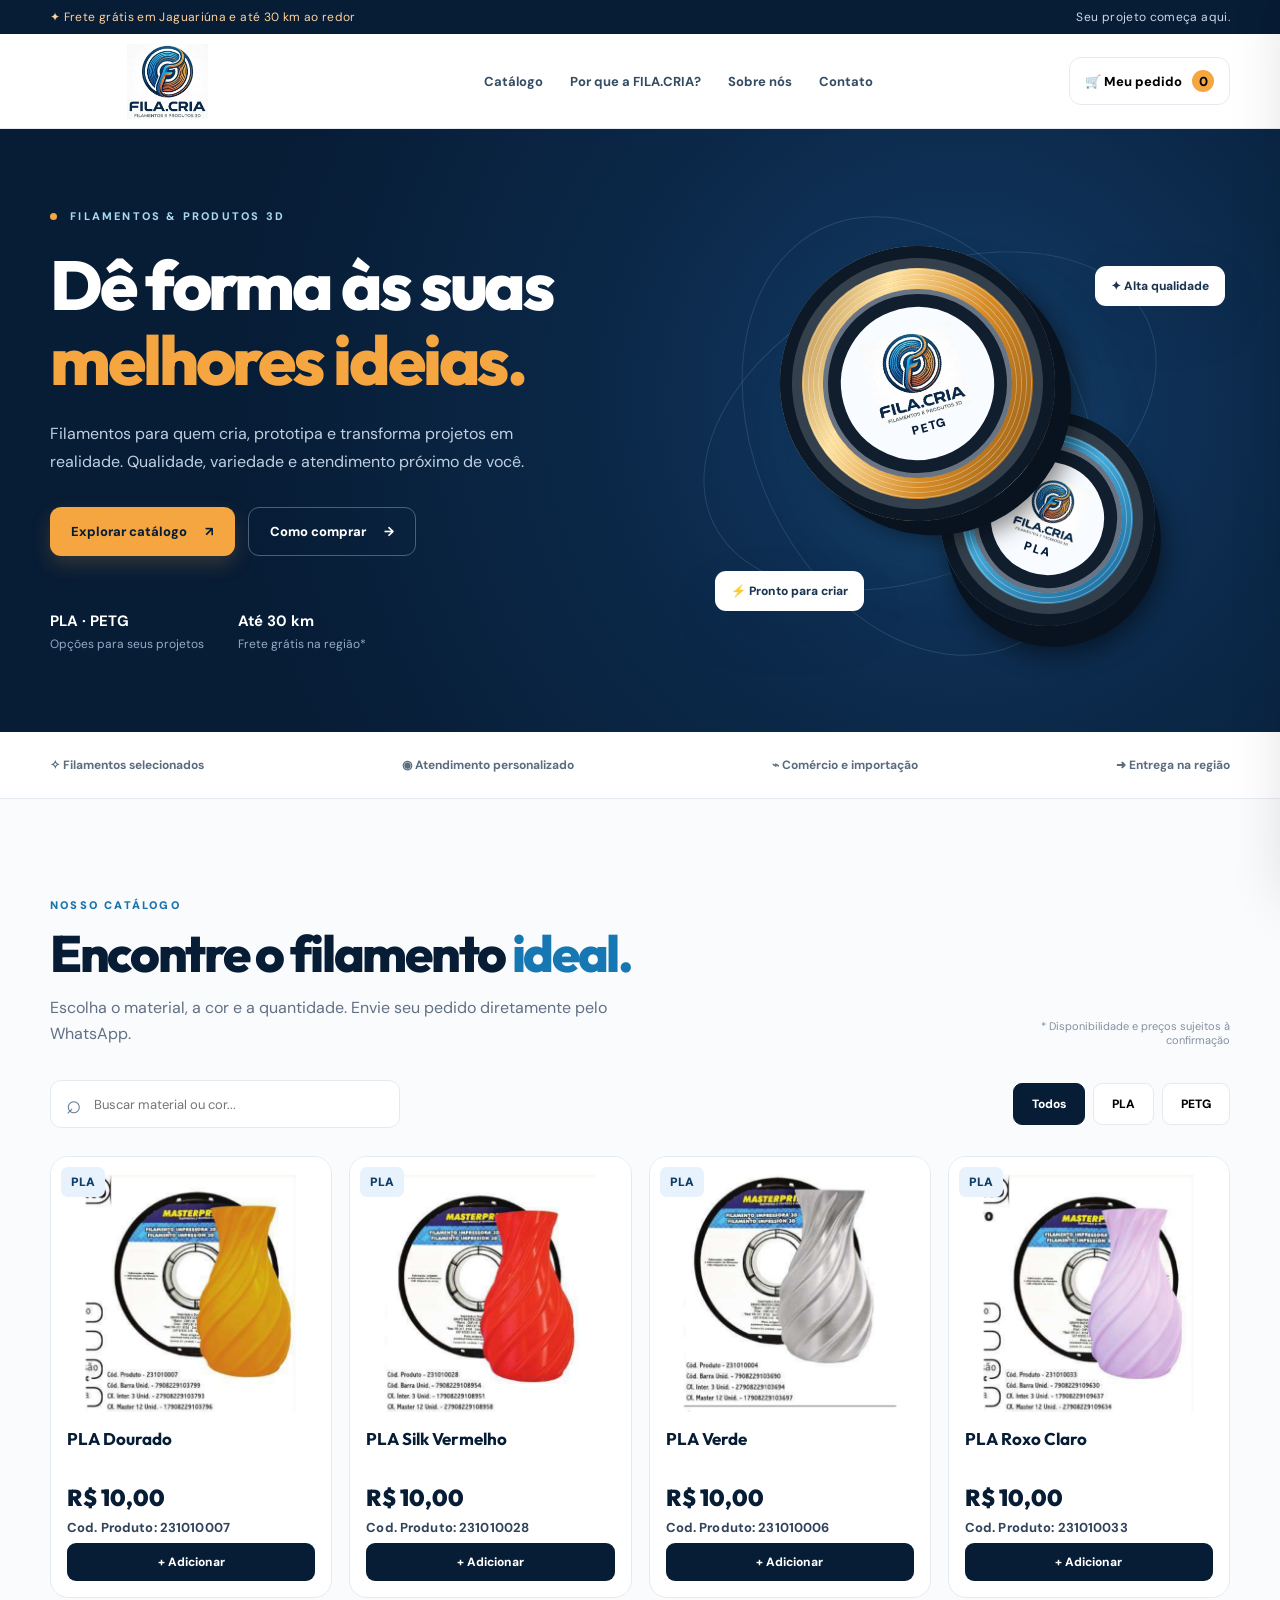
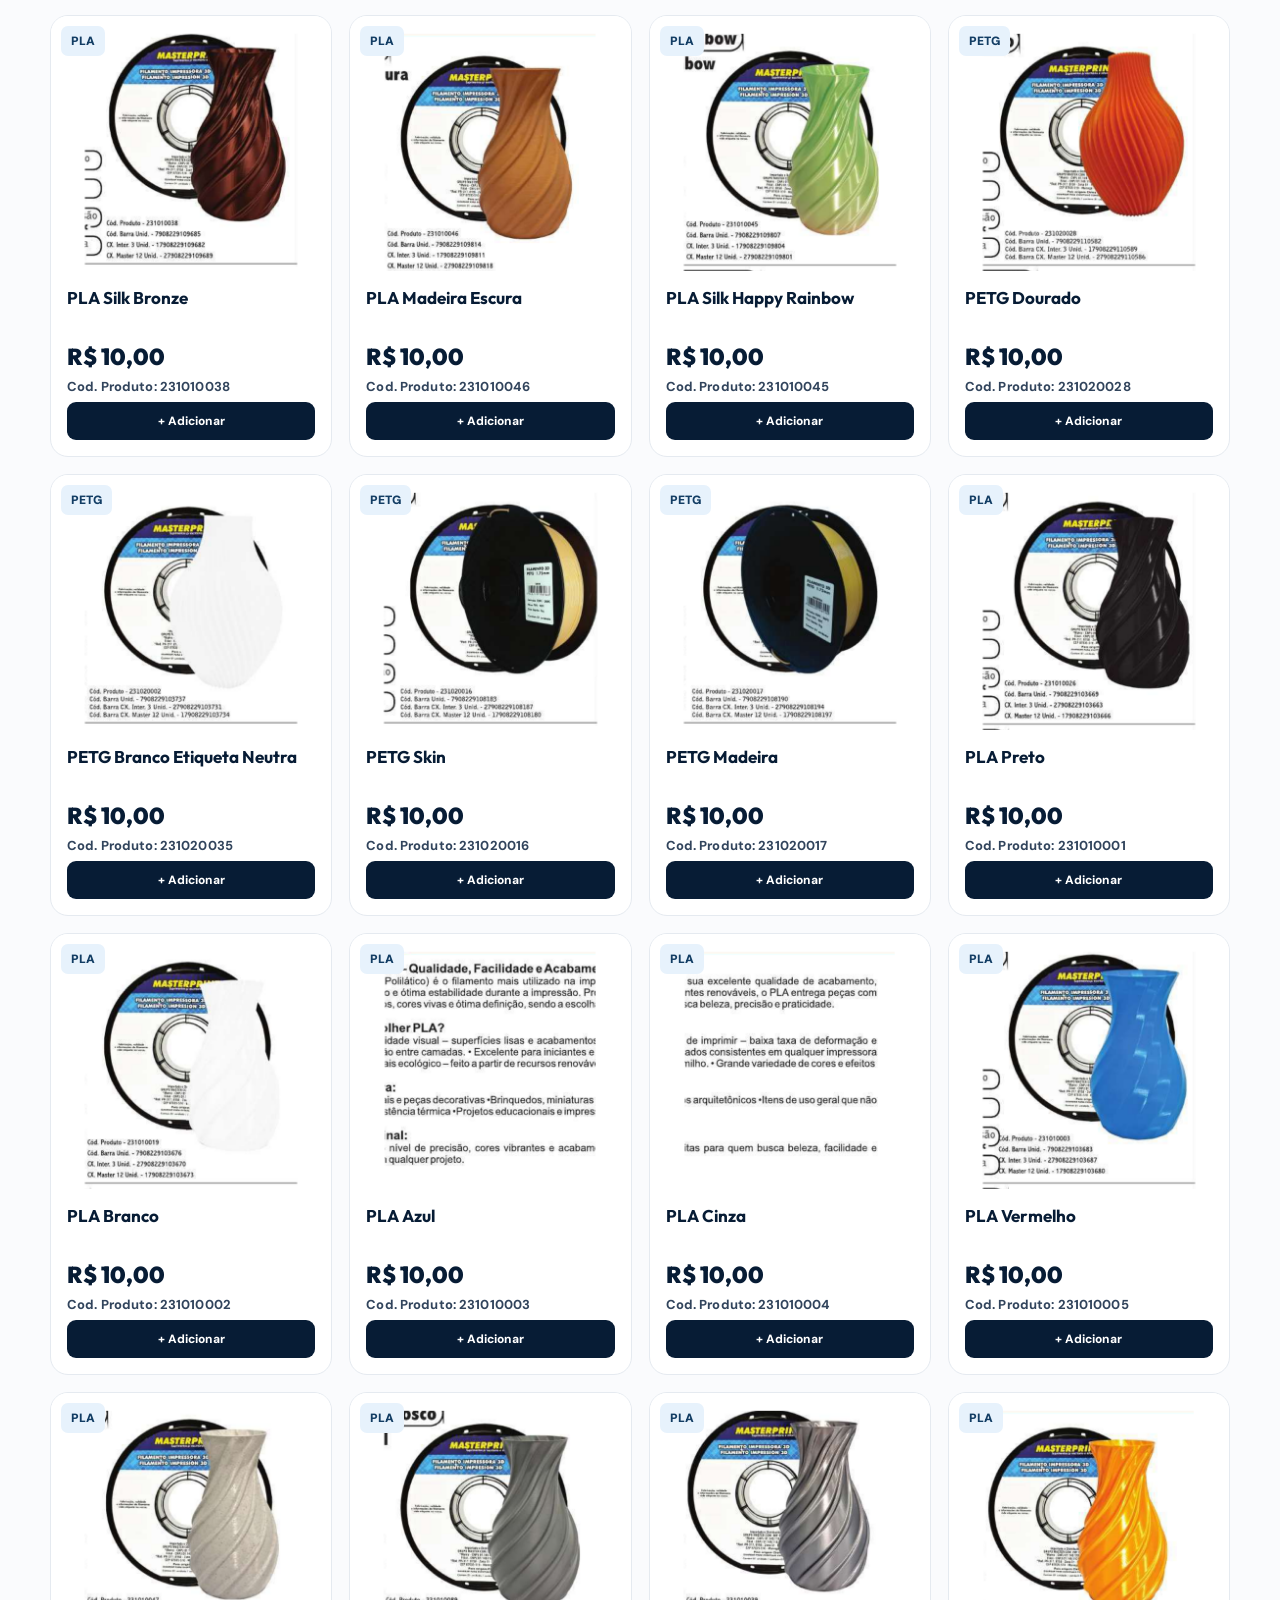
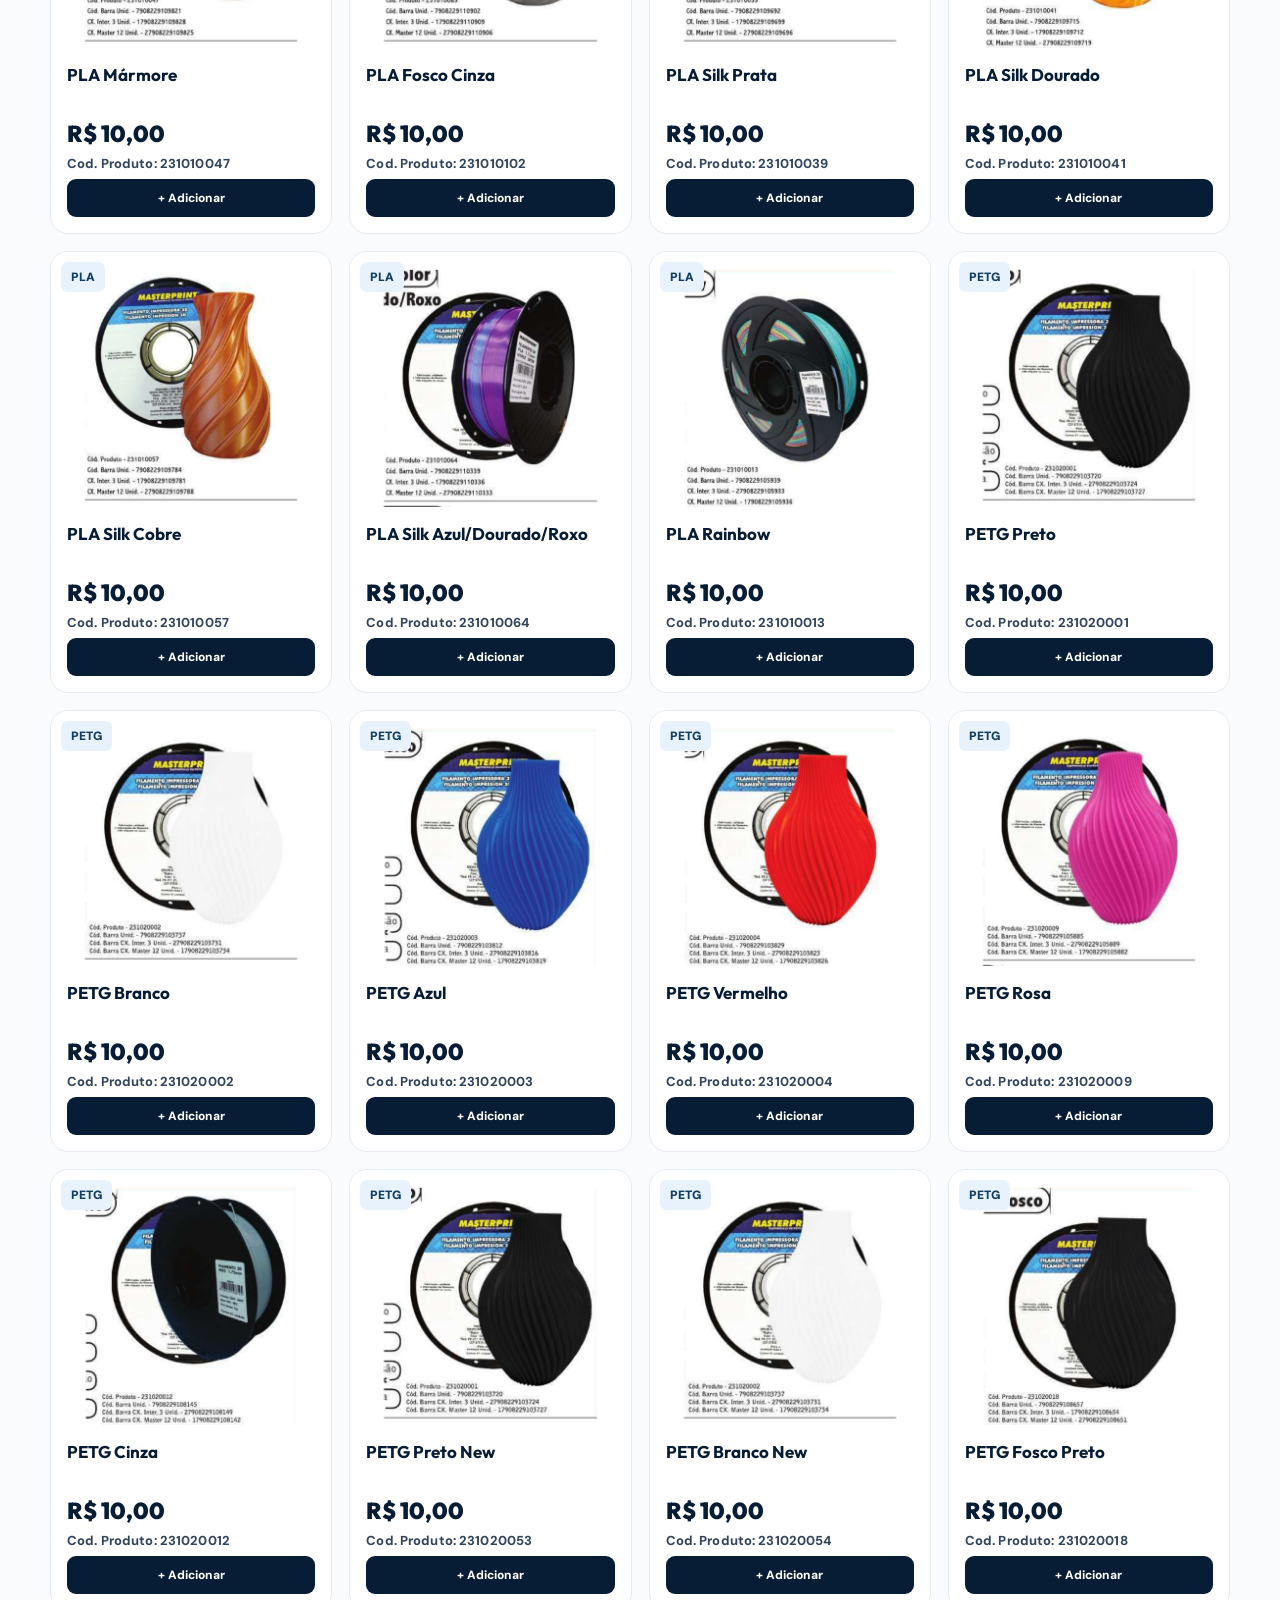
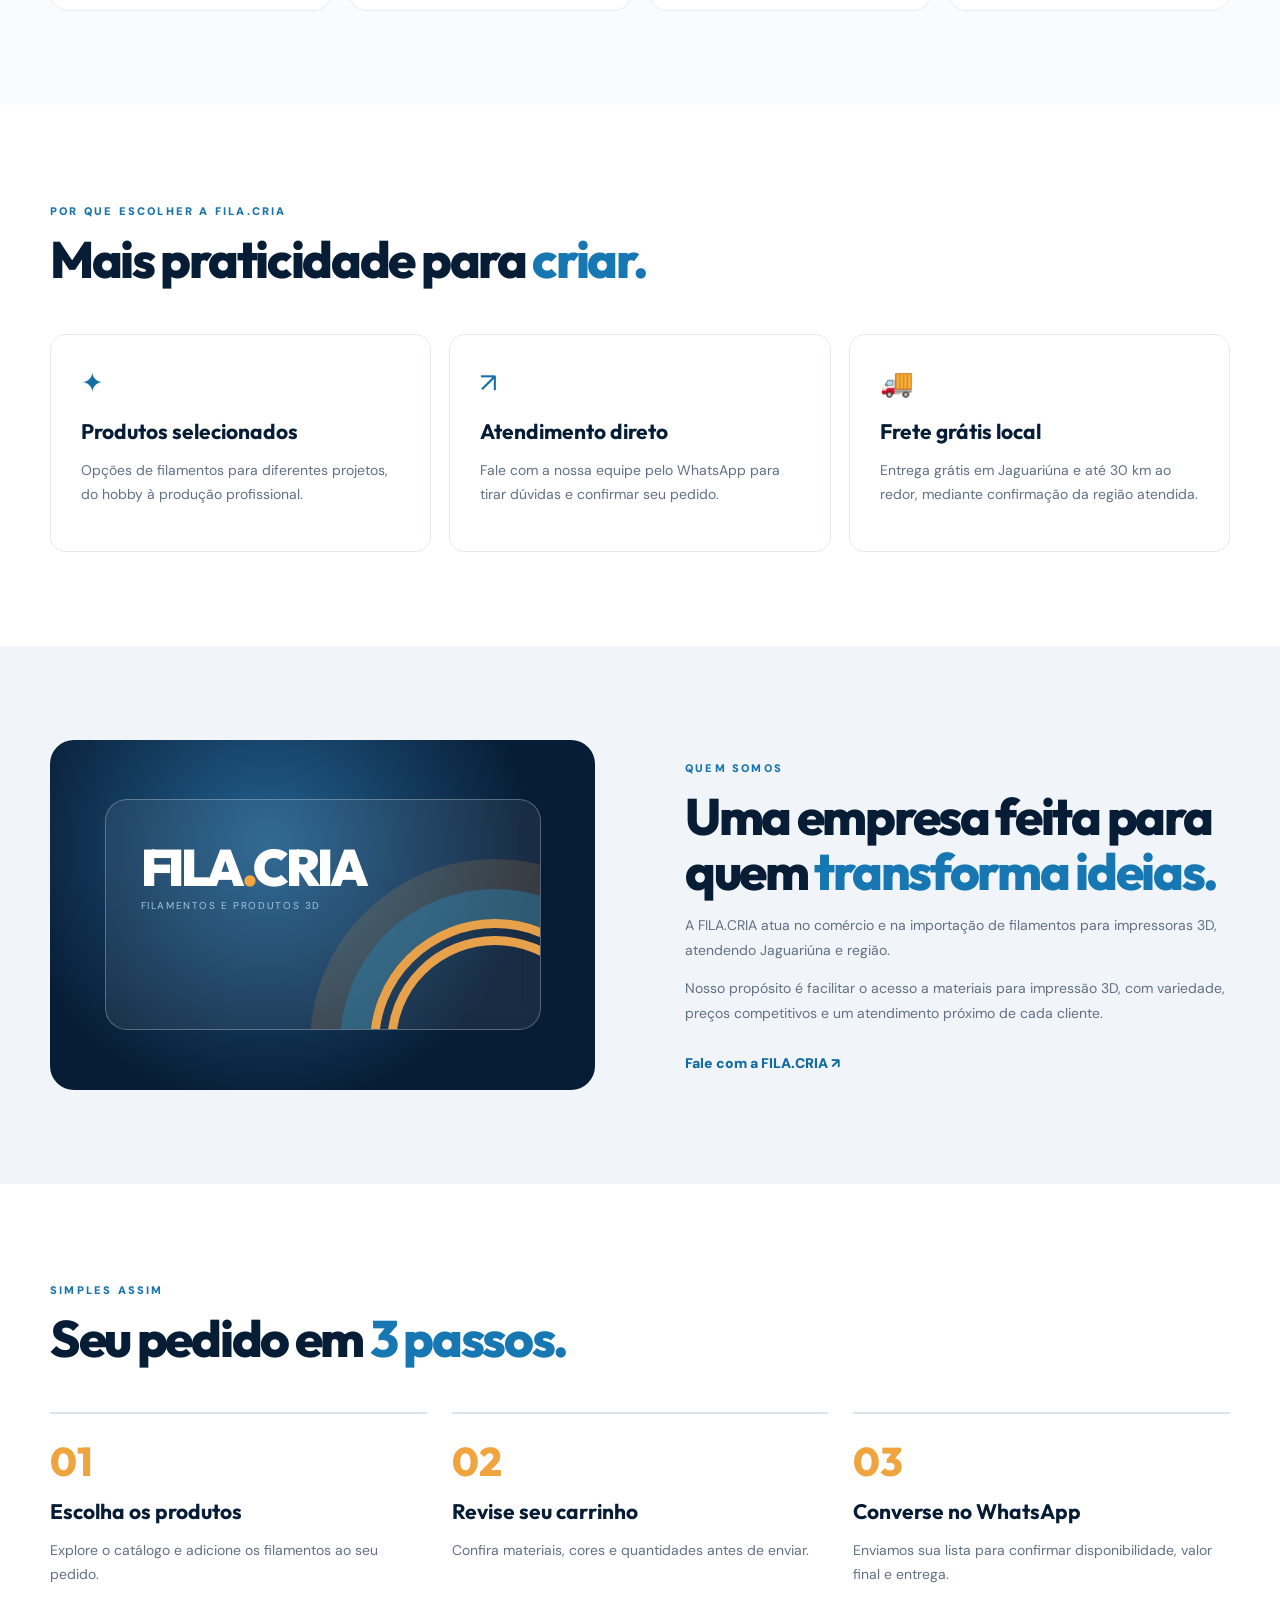
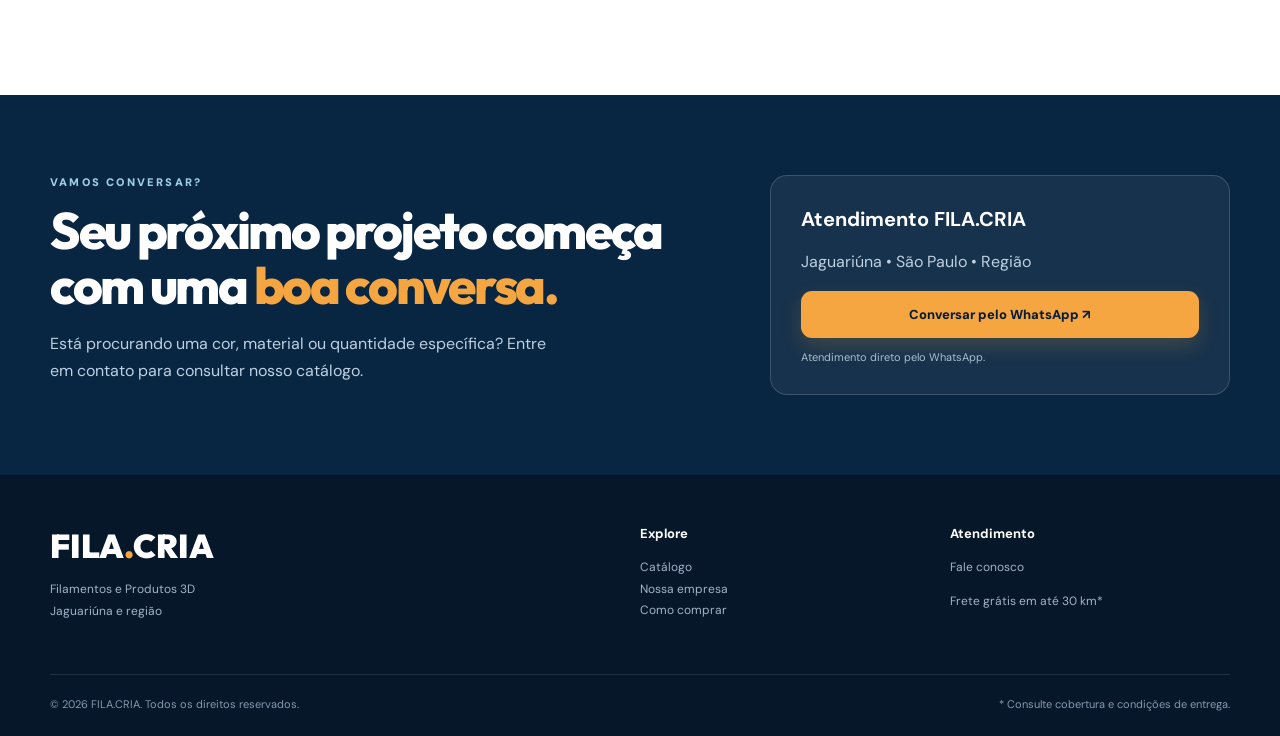
==== index.html @ d0fa4589 "init" ====
<!doctype html>
<html lang="pt-BR">
<head>
  <meta charset="UTF-8" />
  <meta name="viewport" content="width=device-width,initial-scale=1" />
  <meta name="theme-color" content="#071c35" />
  <meta name="description" content="FILA.CRIA: comércio e importação de filamentos para impressão 3D em Jaguariúna e região. Frete grátis em até 30 km. Conheça nosso catálogo e peça pelo WhatsApp." />
  <title>FILA.CRIA | Filamentos e Produtos 3D</title>
  <link rel="icon" href="assets/favicon.svg" type="image/svg+xml" />
  <link rel="stylesheet" href="styles.css" />
  <script defer src="config.js"></script>
  <script defer src="script.js"></script>
</head>
<body>
  <div class="topline"><span>✦ Frete grátis em Jaguariúna e até 30 km ao redor</span><span>Seu projeto começa aqui.</span></div>
  <header class="site-header" id="inicio"><div class="container nav">
    <a class="brand" href="#inicio" aria-label="FILA.CRIA, início"><img src="assets/logo-nitido.png" alt="Logotipo FILA.CRIA, Filamentos e Produtos 3D" /></a>
    <nav aria-label="Navegação principal"><a href="#catalogo">Catálogo</a><a href="#vantagens">Por que a FILA.CRIA?</a><a href="#sobre">Sobre nós</a><a href="#contato">Contato</a></nav>
    <button class="cart-btn" id="open-cart" aria-label="Abrir carrinho"><span aria-hidden="true">🛒</span> Meu pedido <span class="cart-count" id="cart-count">0</span></button>
  </div></header>
  <main>
    <section class="hero"><div class="container hero-grid">
      <div class="hero-copy"><span class="eyebrow"><span class="pulse"></span> FILAMENTOS & PRODUTOS 3D</span><h1>Dê forma às suas <em>melhores ideias.</em></h1><p>Filamentos para quem cria, prototipa e transforma projetos em realidade. Qualidade, variedade e atendimento próximo de você.</p>
      <div class="hero-actions"><a class="button primary" href="#catalogo">Explorar catálogo <span>↗</span></a><a class="button ghost" href="#como-comprar">Como comprar <span>→</span></a></div>
      <div class="hero-stats"><div><strong>PLA · PETG</strong><small>Opções para seus projetos</small></div><div><strong>Até 30 km</strong><small>Frete grátis na região*</small></div></div></div>
      <div class="hero-art" aria-label="Ilustração de rolos de filamento 3D"><div class="art-glow"></div><div class="orbit orbit-a"></div><div class="orbit orbit-b"></div><div class="spool spool-gold"><div class="spool-inner"><img class="spool-logo" src="assets/logo-nitido.png" alt="FILA.CRIA" /><small>PETG</small></div></div><div class="spool spool-blue"><div class="spool-inner"><img class="spool-logo" src="assets/logo-nitido.png" alt="FILA.CRIA" /><small>PLA</small></div></div><div class="floating-chip chip-one">✦ Alta qualidade</div><div class="floating-chip chip-two">⚡ Pronto para criar</div></div>
    </div></section>
    <section class="trust"><div class="container trust-grid"><span>✧ Filamentos selecionados</span><span>◉ Atendimento personalizado</span><span>⌁ Comércio e importação</span><span>➜ Entrega na região</span></div></section>
    <section class="section catalog" id="catalogo"><div class="container"><div class="section-heading"><div><span class="kicker">NOSSO CATÁLOGO</span><h2>Encontre o filamento <em>ideal.</em></h2><p>Escolha o material, a cor e a quantidade. Envie seu pedido diretamente pelo WhatsApp.</p></div><span class="catalog-note">* Disponibilidade e preços sujeitos à confirmação</span></div>
    <div class="filters"><label class="search"><span>⌕</span><input id="search" type="search" placeholder="Buscar material ou cor..." aria-label="Buscar produtos" /></label><div class="filter-pills" role="group" aria-label="Filtrar por material"><button class="pill active" data-filter="Todos">Todos</button><button class="pill" data-filter="PLA">PLA</button><button class="pill" data-filter="PETG">PETG</button></div></div>
    <div id="product-grid" class="product-grid" aria-live="polite"></div><p id="empty" class="empty" hidden>Nenhum produto encontrado. Tente outra busca.</p></div></section>
    <section class="section advantages" id="vantagens"><div class="container"><div class="section-heading"><div><span class="kicker">POR QUE ESCOLHER A FILA.CRIA</span><h2>Mais praticidade para <em>criar.</em></h2></div></div><div class="adv-grid"><article><span class="adv-icon">✦</span><h3>Produtos selecionados</h3><p>Opções de filamentos para diferentes projetos, do hobby à produção profissional.</p></article><article><span class="adv-icon">↗</span><h3>Atendimento direto</h3><p>Fale com a nossa equipe pelo WhatsApp para tirar dúvidas e confirmar seu pedido.</p></article><article><span class="adv-icon">🚚</span><h3>Frete grátis local</h3><p>Entrega grátis em Jaguariúna e até 30 km ao redor, mediante confirmação da região atendida.</p></article></div></div></section>
    <section class="section about" id="sobre"><div class="container about-grid"><div class="about-art"><div class="about-card"><span>FILA<span class="orange">.</span>CRIA</span><small>FILAMENTOS E PRODUTOS 3D</small><div class="abstract-lines"></div></div></div><div><span class="kicker">QUEM SOMOS</span><h2>Uma empresa feita para quem <em>transforma ideias.</em></h2><p>A FILA.CRIA atua no comércio e na importação de filamentos para impressoras 3D, atendendo Jaguariúna e região.</p><p>Nosso propósito é facilitar o acesso a materiais para impressão 3D, com variedade, preços competitivos e um atendimento próximo de cada cliente.</p><a href="#contato" class="text-link">Fale com a FILA.CRIA ↗</a></div></div></section>
    <section class="section how" id="como-comprar"><div class="container"><div class="section-heading"><div><span class="kicker">SIMPLES ASSIM</span><h2>Seu pedido em <em>3 passos.</em></h2></div></div><div class="steps"><div><span>01</span><h3>Escolha os produtos</h3><p>Explore o catálogo e adicione os filamentos ao seu pedido.</p></div><div><span>02</span><h3>Revise seu carrinho</h3><p>Confira materiais, cores e quantidades antes de enviar.</p></div><div><span>03</span><h3>Converse no WhatsApp</h3><p>Enviamos sua lista para confirmar disponibilidade, valor final e entrega.</p></div></div></div></section>
    <section class="contact-section" id="contato"><div class="container contact-grid"><div><span class="kicker light">VAMOS CONVERSAR?</span><h2>Seu próximo projeto começa com uma <em>boa conversa.</em></h2><p>Está procurando uma cor, material ou quantidade específica? Entre em contato para consultar nosso catálogo.</p></div><div class="contact-card"><strong>Atendimento FILA.CRIA</strong><p>Jaguariúna • São Paulo • Região</p><a class="button primary" id="contact-whatsapp" href="#" aria-disabled="true">Conversar pelo WhatsApp ↗</a><small id="contact-status">Número de WhatsApp ainda não configurado.</small></div></div></section>
  </main>
  <footer><div class="container footer-grid"><div><div class="footer-logo">FILA<span>.</span>CRIA</div><p>Filamentos e Produtos 3D<br>Jaguariúna e região</p></div><div><strong>Explore</strong><a href="#catalogo">Catálogo</a><a href="#sobre">Nossa empresa</a><a href="#como-comprar">Como comprar</a></div><div><strong>Atendimento</strong><a href="#contato">Fale conosco</a><p>Frete grátis em até 30 km*</p></div></div><div class="container footer-bottom"><span>© <span id="year"></span> FILA.CRIA. Todos os direitos reservados.</span><span>* Consulte cobertura e condições de entrega.</span></div></footer>
  <button id="floating-cart" class="floating-cart" aria-label="Abrir carrinho">🛒 <span id="float-count">0</span></button>
  <div id="cart-overlay" class="overlay" hidden></div><aside class="cart-drawer" id="cart-drawer" role="dialog" aria-modal="true" aria-label="Meu pedido" aria-hidden="true"><div class="drawer-header"><div><small>FILA.CRIA</small><h2>Meu pedido <span id="drawer-count">(0)</span></h2></div><button id="close-cart" class="icon-button" aria-label="Fechar carrinho">×</button></div><div class="cart-items" id="cart-items"></div><div class="drawer-footer"><p class="cart-total">Subtotal dos itens com preço <strong id="cart-total">R$ 0,00</strong></p><small>Itens sob consulta serão confirmados no atendimento. Entrega e valores finais sujeitos à confirmação.</small><button class="button primary full" id="checkout">Enviar pedido pelo WhatsApp ↗</button><p id="checkout-status" class="checkout-status" role="status"></p></div></aside>
</body></html>
---- styles.css ----
@import url('https://fonts.googleapis.com/css2?family=DM+Sans:wght@400;500;600;700;800&family=Outfit:wght@400;500;600;700;800;900&display=swap');
:root{--navy:#071c35;--blue:#0b3764;--cyan:#3da9db;--orange:#f5a641;--paper:#f7f9fc;--muted:#617084;--border:#e5eaf0;--shadow:0 20px 55px rgba(7,28,53,.08)}*{box-sizing:border-box}html{scroll-behavior:smooth;scroll-padding-top:95px}body{margin:0;color:var(--navy);background:white;font-family:'DM Sans',Arial,sans-serif}button,input{font:inherit}button{cursor:pointer}a{color:inherit;text-decoration:none}.container{width:min(1180px,calc(100% - 48px));margin:auto}.topline{background:var(--navy);color:#cbd9e9;display:flex;justify-content:space-between;padding:9px max(24px,calc((100vw - 1180px)/2));font-size:12px;letter-spacing:.03em}.topline span:first-child{color:#ffd29c}.site-header{position:sticky;top:0;z-index:20;background:rgba(255,255,255,.97);border-bottom:1px solid var(--border);backdrop-filter:blur(16px)}.nav{height:88px;display:flex;align-items:center;justify-content:space-between;gap:22px}.brand{display:flex;align-items:center;width:174px;height:67px;overflow:hidden}.brand img{width:174px;height:95px;object-fit:contain}.nav nav{display:flex;gap:27px;align-items:center}.nav nav a{font-size:13px;font-weight:700;color:#344b64}.nav nav a:hover,.text-link:hover{color:#167ac0}.cart-btn{border:1px solid var(--border);background:#fff;padding:12px 15px;border-radius:12px;font-size:13px;font-weight:800;white-space:nowrap}.cart-count{display:inline-flex;background:var(--orange);border-radius:50%;width:22px;height:22px;align-items:center;justify-content:center;margin-left:7px}.hero{background:radial-gradient(circle at 75% 45%,#133b66 0%,#0b2848 35%,#071c35 72%);color:white;overflow:hidden}.hero-grid{min-height:580px;display:grid;grid-template-columns:1.05fr 1fr;align-items:center;gap:32px}.hero-copy{padding:75px 0 80px;position:relative;z-index:2}.eyebrow{font-size:11px;letter-spacing:.2em;font-weight:800;color:#a9d7ef}.pulse{display:inline-block;width:7px;height:7px;border-radius:50%;background:var(--orange);margin-right:8px}.hero h1,.section h2,.contact-section h2{font-family:Outfit,Arial,sans-serif;font-weight:800;letter-spacing:-.045em;line-height:1.08}.hero h1{font-size:clamp(44px,5.4vw,76px);margin:23px 0}.hero h1 em,.section h2 em,.contact-section h2 em{font-style:normal;color:var(--orange)}.hero-copy>p{max-width:480px;color:#bfd0e3;font-size:16px;line-height:1.75}.hero-actions{display:flex;gap:13px;flex-wrap:wrap;margin:31px 0 55px}.button{border:0;display:inline-flex;justify-content:center;align-items:center;gap:18px;padding:15px 21px;border-radius:11px;font-weight:800;font-size:13px;transition:transform .2s,box-shadow .2s}.button:hover{transform:translateY(-2px)}.button.primary{background:var(--orange);color:var(--navy);box-shadow:0 8px 20px rgba(245,166,65,.19)}.button.ghost{border:1px solid #47617d;color:white}.hero-stats{display:flex;gap:34px}.hero-stats div{display:flex;flex-direction:column;gap:5px}.hero-stats strong{font-size:15px}.hero-stats small{color:#93adc6;font-size:12px}.hero-art{height:500px;position:relative;isolation:isolate}.art-glow{position:absolute;inset:16%;background:radial-gradient(circle,#2e86bc55,transparent 68%);filter:blur(20px)}.orbit{position:absolute;border:1px solid #6c9cbd3b;border-radius:50%;transform:rotate(-25deg)}.orbit-a{width:480px;height:300px;top:90px;left:20px}.orbit-b{width:330px;height:460px;top:25px;left:85px}.spool{position:absolute;width:275px;height:275px;border-radius:50%;display:grid;place-items:center;box-shadow:12px 18px 0 #091320,18px 25px 25px #0007,inset 0 0 0 12px #0d1927,inset 0 0 0 22px #34414c;transform:rotate(-15deg);background:repeating-radial-gradient(circle at 50% 50%,transparent 0px,transparent 3px,#ffffff50 4px,#00000012 5px),var(--filament)}.spool-gold{--filament:linear-gradient(125deg,#8c5513,#ffe2a0 34%,#d78b24 60%,#7c4a0c);top:65px;left:110px;z-index:2}.spool-blue{--filament:linear-gradient(125deg,#00325b,#43a9d8 45%,#0b5286);width:215px;height:215px;top:230px;left:270px;z-index:1;transform:rotate(18deg)}.spool-inner{background:#f8fbff;border:13px solid #101e2d;border-radius:50%;width:57%;height:57%;display:flex;flex-direction:column;justify-content:center;align-items:center;color:var(--navy);box-shadow:0 0 0 5px #687484}.spool-symbol{font-family:Outfit;font-size:65px;font-weight:900;font-style:italic;line-height:1}.spool-inner small{font-weight:900;font-size:12px;letter-spacing:.1em}.floating-chip{position:absolute;z-index:3;background:white;color:#1b3551;border-radius:11px;padding:12px 16px;box-shadow:var(--shadow);font-size:12px;font-weight:800}.chip-one{top:85px;right:5px}.chip-two{bottom:70px;left:45px}.trust{border-bottom:1px solid var(--border)}.trust-grid{display:flex;justify-content:space-between;gap:20px;padding:25px 0;color:#5b6c7f;font-size:12px;font-weight:700}.section{padding:94px 0}.catalog{background:#fafbfd}.section-heading{display:flex;justify-content:space-between;align-items:end;gap:25px;margin-bottom:33px}.kicker{font-size:11px;font-weight:900;letter-spacing:.2em;color:#1774ac}.section h2,.contact-section h2{font-size:clamp(34px,4vw,53px);margin:12px 0 13px}.section h2 em{color:#1677b2}.section-heading p{color:var(--muted);line-height:1.65;max-width:600px;margin:0}.catalog-note{color:#8490a1;font-size:11px;max-width:200px;text-align:right}.filters{display:flex;justify-content:space-between;align-items:center;gap:20px;margin-bottom:28px}.search{display:flex;align-items:center;gap:10px;background:white;border:1px solid var(--border);border-radius:11px;padding:0 15px;width:min(350px,100%)}.search span{font-size:26px;color:#667d92}.search input{outline:0;border:0;background:transparent;width:100%;height:46px;font-size:13px}.filter-pills{display:flex;gap:8px;flex-wrap:wrap}.pill{border:1px solid var(--border);border-radius:9px;background:white;padding:12px 18px;font-weight:800;font-size:12px}.pill.active{background:var(--navy);color:white;border-color:var(--navy)}.product-grid{display:grid;grid-template-columns:repeat(3,1fr);gap:20px}.product-card{background:white;border:1px solid var(--border);border-radius:18px;overflow:hidden;transition:transform .2s,box-shadow .2s}.product-card:hover{transform:translateY(-4px);box-shadow:var(--shadow)}.product-image{height:245px;background:linear-gradient(135deg,#eaf1f7,#f8fafc);position:relative;display:grid;place-items:center;overflow:hidden}.product-image:before{content:"";position:absolute;width:230px;height:230px;border-radius:50%;background:radial-gradient(circle,#ffffffd9,transparent 70%)}.mini-spool{position:relative;width:162px;height:162px;border-radius:50%;box-shadow:11px 12px 0 #1a2430,16px 18px 15px #0003,inset 0 0 0 9px #121d2a,inset 0 0 0 17px #4b5c6b;background:repeating-radial-gradient(circle,#fff0 0 2px,#fff7 3px 4px),var(--spool-color);display:grid;place-items:center;transform:rotate(-12deg)}.mini-label{width:90px;height:90px;border-radius:50%;border:8px solid #162436;background:white;display:flex;flex-direction:column;align-items:center;justify-content:center;font-size:17px;font-weight:900;color:var(--navy);letter-spacing:-.04em}.mini-label span{font-size:10px;color:#1d79b0;letter-spacing:.03em}.mini-label small{font-size:9px;color:#687588;letter-spacing:0}.tag{position:absolute;left:17px;top:16px;background:#fff;border-radius:6px;padding:7px 10px;font-size:10px;font-weight:900;color:#1b537c}.product-info{padding:21px}.product-info>small{color:#6d8194;font-size:11px;font-weight:800;letter-spacing:.08em}.product-info h3{font-size:19px;font-family:Outfit;margin:9px 0}.product-info p{font-size:12px;color:var(--muted);line-height:1.6;margin:0 0 17px;min-height:39px}.product-bottom{display:flex;align-items:center;justify-content:space-between;gap:12px}.price{font-family:Outfit;font-size:23px;font-weight:900}.price.consult{font-size:14px;color:#66778b}.add-btn{border:0;background:var(--navy);color:white;padding:11px 14px;border-radius:9px;font-size:12px;font-weight:800}.add-btn:hover{background:#17699e}.empty{padding:35px;text-align:center;color:var(--muted)}.advantages{background:white}.adv-grid{display:grid;grid-template-columns:repeat(3,1fr);gap:18px}.adv-grid article{padding:30px;border:1px solid var(--border);border-radius:15px}.adv-icon{font-size:27px;color:#146fa5}.adv-grid h3{font-family:Outfit;font-size:21px;margin:18px 0 10px}.adv-grid p,.about p,.steps p{color:var(--muted);line-height:1.75;font-size:14px}.about{background:#f1f5f9}.about-grid{display:grid;grid-template-columns:1fr 1fr;gap:90px;align-items:center}.about-art{height:350px;background:radial-gradient(circle at 40% 30%,#23618f,#071c35 65%);border-radius:24px;display:grid;place-items:center;overflow:hidden}.about-card{width:80%;height:66%;border:1px solid #ffffff45;border-radius:22px;background:#ffffff12;backdrop-filter:blur(10px);padding:35px;position:relative;color:white;overflow:hidden}.about-card>span{font-family:Outfit;font-size:clamp(32px,4vw,55px);font-weight:900;letter-spacing:-.06em}.about-card .orange{color:var(--orange)}.about-card small{display:block;letter-spacing:.16em;font-size:10px;color:#a5c6df}.abstract-lines{position:absolute;width:250px;height:250px;border:26px double #e8a14b;right:-80px;bottom:-140px;border-radius:50%;box-shadow:0 0 0 30px #2588bd66,0 0 0 60px #f5a64124}.text-link{display:inline-block;margin-top:15px;color:#126ca2;font-weight:900;font-size:14px}.steps{display:grid;grid-template-columns:repeat(3,1fr);gap:25px}.steps>div{border-top:2px solid #d9e4ed;padding:22px 15px 0 0}.steps span{font-family:Outfit;color:#f0a43e;font-size:40px;font-weight:800}.steps h3{font-family:Outfit;font-size:21px;margin:12px 0}.contact-section{background:#082541;color:white;padding:75px 0}.contact-grid{display:grid;grid-template-columns:1.4fr 1fr;gap:75px;align-items:center}.kicker.light{color:#9fcce6}.contact-section h2{max-width:650px}.contact-section p{color:#bed0e1;line-height:1.7;max-width:520px}.contact-card{background:#ffffff10;border:1px solid #ffffff29;border-radius:17px;padding:30px}.contact-card strong{font-size:20px}.contact-card .button{margin:12px 0;display:flex}.contact-card small{display:block;color:#a9bed0;font-size:11px}footer{background:#061729;color:#b7c7d7;padding:50px 0 25px}.footer-grid{display:grid;grid-template-columns:2fr 1fr 1fr;gap:30px}.footer-logo{font-family:Outfit;font-size:33px;font-weight:900;color:white}.footer-logo span{color:var(--orange)}.footer-grid p,.footer-grid a{display:block;font-size:12px;line-height:1.8;color:#a2b5c8}.footer-grid strong{color:white;font-size:13px;display:block;margin:0 0 15px}.footer-bottom{border-top:1px solid #ffffff1c;margin-top:40px;padding-top:22px;display:flex;justify-content:space-between;gap:20px;font-size:11px;color:#849bb0}.floating-cart{display:none;position:fixed;bottom:20px;right:20px;background:var(--orange);border:0;border-radius:50px;padding:15px 20px;z-index:19;box-shadow:var(--shadow);font-weight:900}.overlay{position:fixed;inset:0;background:#071c35a6;z-index:40}.overlay[hidden]{display:none}.cart-drawer{position:fixed;right:0;top:0;bottom:0;width:min(440px,100%);background:white;z-index:41;transform:translateX(105%);transition:transform .25s;display:flex;flex-direction:column;box-shadow:-15px 0 55px #0002}.cart-drawer.open{transform:translateX(0)}.drawer-header{display:flex;align-items:center;justify-content:space-between;padding:25px;border-bottom:1px solid var(--border)}.drawer-header small{font-weight:800;color:#1678b3}.drawer-header h2{font-family:Outfit;margin:5px 0 0}.icon-button{border:0;background:#f2f5f8;border-radius:50%;width:37px;height:37px;font-size:25px}.cart-items{flex:1;overflow:auto;padding:22px}.cart-empty{color:#748398;text-align:center;margin-top:50px;line-height:1.7}.cart-item{display:flex;align-items:start;gap:13px;border-bottom:1px solid var(--border);padding:15px 0}.cart-dot{width:40px;height:40px;border-radius:10px;background:var(--dot);border:4px solid #e8eef4;flex:none}.cart-item-content{flex:1}.cart-item-content strong{font-size:13px}.cart-item-content small{display:block;color:var(--muted);margin-top:5px}.qty{display:flex;align-items:center;gap:10px;margin-top:10px}.qty button{border:1px solid var(--border);background:#f7f9fb;width:27px;height:27px;border-radius:7px}.remove{border:0;background:transparent;color:#a44747;font-size:11px}.drawer-footer{padding:22px;border-top:1px solid var(--border)}.cart-total{display:flex;justify-content:space-between;font-size:13px}.drawer-footer>small{display:block;color:#758397;line-height:1.5;font-size:11px;margin:15px 0}.button.full{width:100%}.checkout-status{font-size:12px;color:#9a5028;line-height:1.5;margin:10px 0 0}.toast{position:fixed;bottom:25px;left:50%;transform:translateX(-50%);background:#092744;color:white;padding:12px 18px;border-radius:10px;z-index:50;box-shadow:var(--shadow);font-size:13px}@media(max-width:1000px){.nav nav{gap:13px}.nav nav a{font-size:12px}.hero-art{transform:scale(.85);transform-origin:center}.product-grid{grid-template-columns:repeat(2,1fr)}.about-grid{gap:40px}}@media(max-width:740px){.container{width:min(100% - 32px,540px)}.topline{padding:9px 16px;justify-content:center}.topline span:last-child{display:none}.nav{height:70px}.brand{width:135px}.brand img{width:135px;height:74px}.nav nav{display:none}.cart-btn{padding:10px;font-size:12px}.hero-grid{grid-template-columns:1fr;gap:0}.hero-copy{padding:62px 0 20px}.hero h1{font-size:clamp(43px,10vw,62px)}.hero-actions{margin:26px 0 35px}.hero-stats{gap:20px}.hero-art{height:330px;transform:scale(.72);transform-origin:top center;margin:0 -80px -55px}.spool-gold{top:10px}.spool-blue{top:165px}.chip-one{top:25px}.chip-two{bottom:40px}.trust-grid{display:grid;grid-template-columns:1fr 1fr;gap:14px;padding:22px 0}.trust-grid span{font-size:11px}.section{padding:65px 0}.section-heading{display:block}.catalog-note{display:block;text-align:left;max-width:none;margin-top:18px}.filters{align-items:stretch;flex-direction:column}.search{width:100%}.filter-pills{gap:6px}.pill{padding:10px 15px}.product-grid{grid-template-columns:1fr 1fr;gap:12px}.product-image{height:175px}.mini-spool{width:118px;height:118px}.mini-label{width:68px;height:68px;border-width:6px;font-size:13px}.mini-label span{font-size:8px}.mini-label small{font-size:7px}.product-info{padding:13px}.product-info h3{font-size:16px}.product-info p{font-size:11px;min-height:55px}.product-bottom{flex-direction:column;align-items:stretch}.price{font-size:20px}.add-btn{width:100%}.adv-grid,.steps,.about-grid,.contact-grid{grid-template-columns:1fr}.about-grid{gap:30px}.about-art{height:260px}.contact-grid{gap:25px}.footer-grid{grid-template-columns:1fr 1fr}.footer-grid>div:first-child{grid-column:1/-1}.footer-bottom{flex-direction:column}.floating-cart{display:block}}@media(max-width:370px){.product-grid{grid-template-columns:1fr}.product-image{height:220px}.product-info p{min-height:0}.hero-art{margin-left:-120px;margin-right:-120px}}@media(prefers-reduced-motion:reduce){*,*:before,*:after{scroll-behavior:auto!important;transition:none!important}}

/* PERSONALIZAÇÃO V1: logo ampliado, quatro colunas e fotos opcionais */
.brand{width:238px;height:82px;overflow:visible;flex-shrink:0}
.brand img{width:235px;height:75px;object-fit:contain;display:block}
.nav{height:94px}
.spool-logo{display:block;width:92%;max-height:60%;object-fit:contain;border-radius:5px;transform:rotate(0deg)}
.spool-inner{width:65%;height:65%;padding:5px}
.spool-inner small{margin-top:3px}
.product-grid{grid-template-columns:repeat(4,minmax(0,1fr));gap:16px}
.product-image{height:230px;background:#f3f6f9}
.product-photo{position:relative;z-index:1;width:100%;height:100%;object-fit:contain;padding:8px}
.product-info{padding:16px}
.product-info h3{font-size:18px}
.product-info p{min-height:0;margin-bottom:15px}
.product-bottom{flex-direction:column;align-items:stretch;gap:9px}
.price{font-size:24px}
@media(max-width:1000px){.product-grid{grid-template-columns:repeat(2,minmax(0,1fr))}.brand{width:190px}.brand img{width:188px}}
@media(max-width:740px){.nav{height:78px}.brand{width:160px;height:70px}.brand img{width:160px;height:65px}.product-grid{grid-template-columns:repeat(2,minmax(0,1fr));gap:12px}.product-image{height:180px}.product-info{padding:12px}.product-info h3{font-size:16px}}
@media(max-width:370px){.product-grid{grid-template-columns:1fr}}

/* Catálogo final: apenas tipo, nome e preço, 4 colunas */
.product-grid{grid-template-columns:repeat(4,minmax(0,1fr));gap:17px}
.product-image{height:238px;background:#fff}
.product-image:before{display:none}
.product-photo{width:100%;height:100%;object-fit:contain;padding:18px 8px 7px}
.product-info{padding:14px 16px 16px}
.product-info h3{font-size:17px;margin:2px 0 13px;min-height:42px}
.product-bottom{display:flex;flex-direction:column;align-items:stretch;gap:11px}
.product-bottom .price{font-size:23px}
.product-bottom .price.consult{font-size:14px}
.tag{z-index:3;left:10px;top:10px;background:#e7f2fc;color:#123d64;border-radius:7px;font-size:12px}
@media(max-width:1000px){.product-grid{grid-template-columns:repeat(2,minmax(0,1fr))}}
@media(max-width:740px){.product-grid{grid-template-columns:repeat(2,minmax(0,1fr))}.product-image{height:180px}.product-info h3{font-size:14px;min-height:40px}.product-bottom .price{font-size:19px}}
@media(max-width:370px){.product-grid{grid-template-columns:1fr}}

/* Ajustes finais: fotos completas, preços e códigos legíveis */
.product-image{height:255px;overflow:hidden;background:#fff}
.product-photo{box-sizing:border-box;display:block;width:100%;height:100%;object-fit:contain;object-position:center center;padding:6px 8px 2px}
.product-code{display:block;font-size:13px;font-weight:750;color:#31445c;letter-spacing:.01em;white-space:normal}
.product-bottom{gap:7px}
@media(max-width:740px){.product-image{height:195px}.product-code{font-size:11px}}
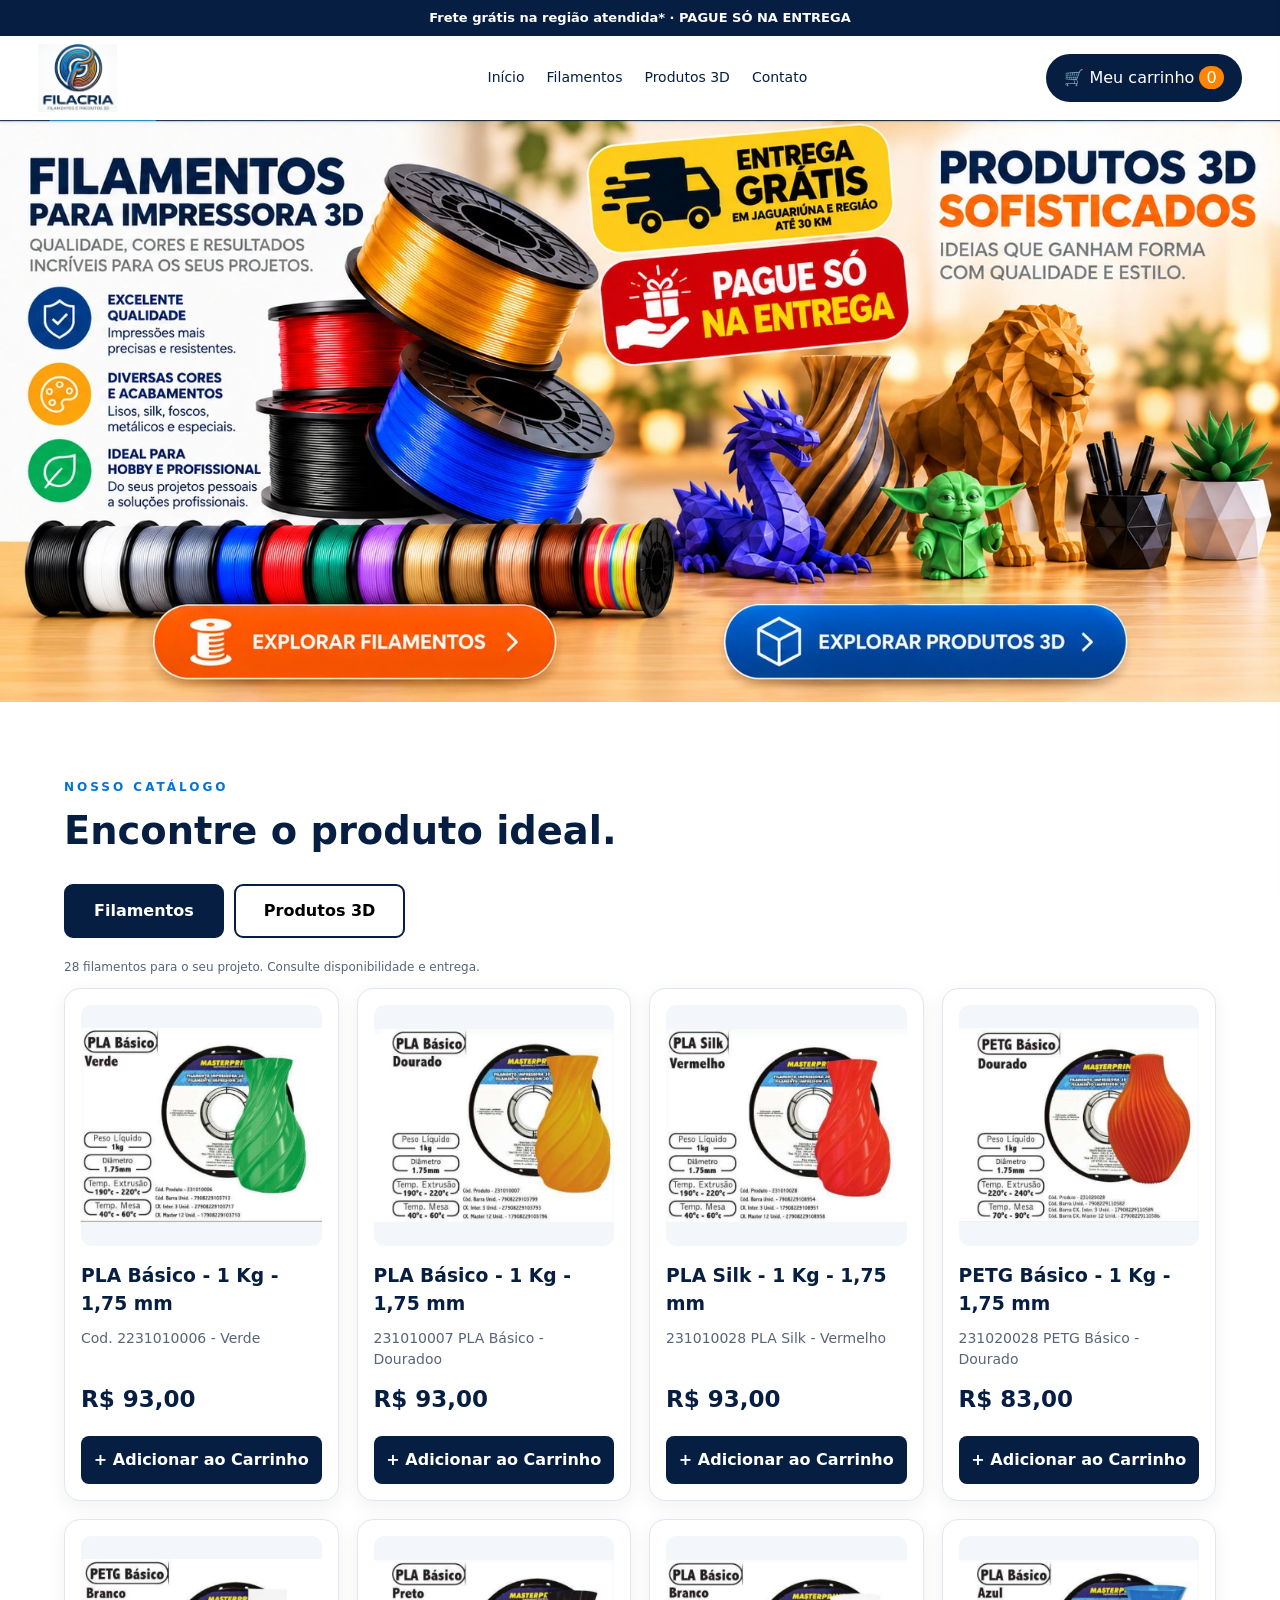
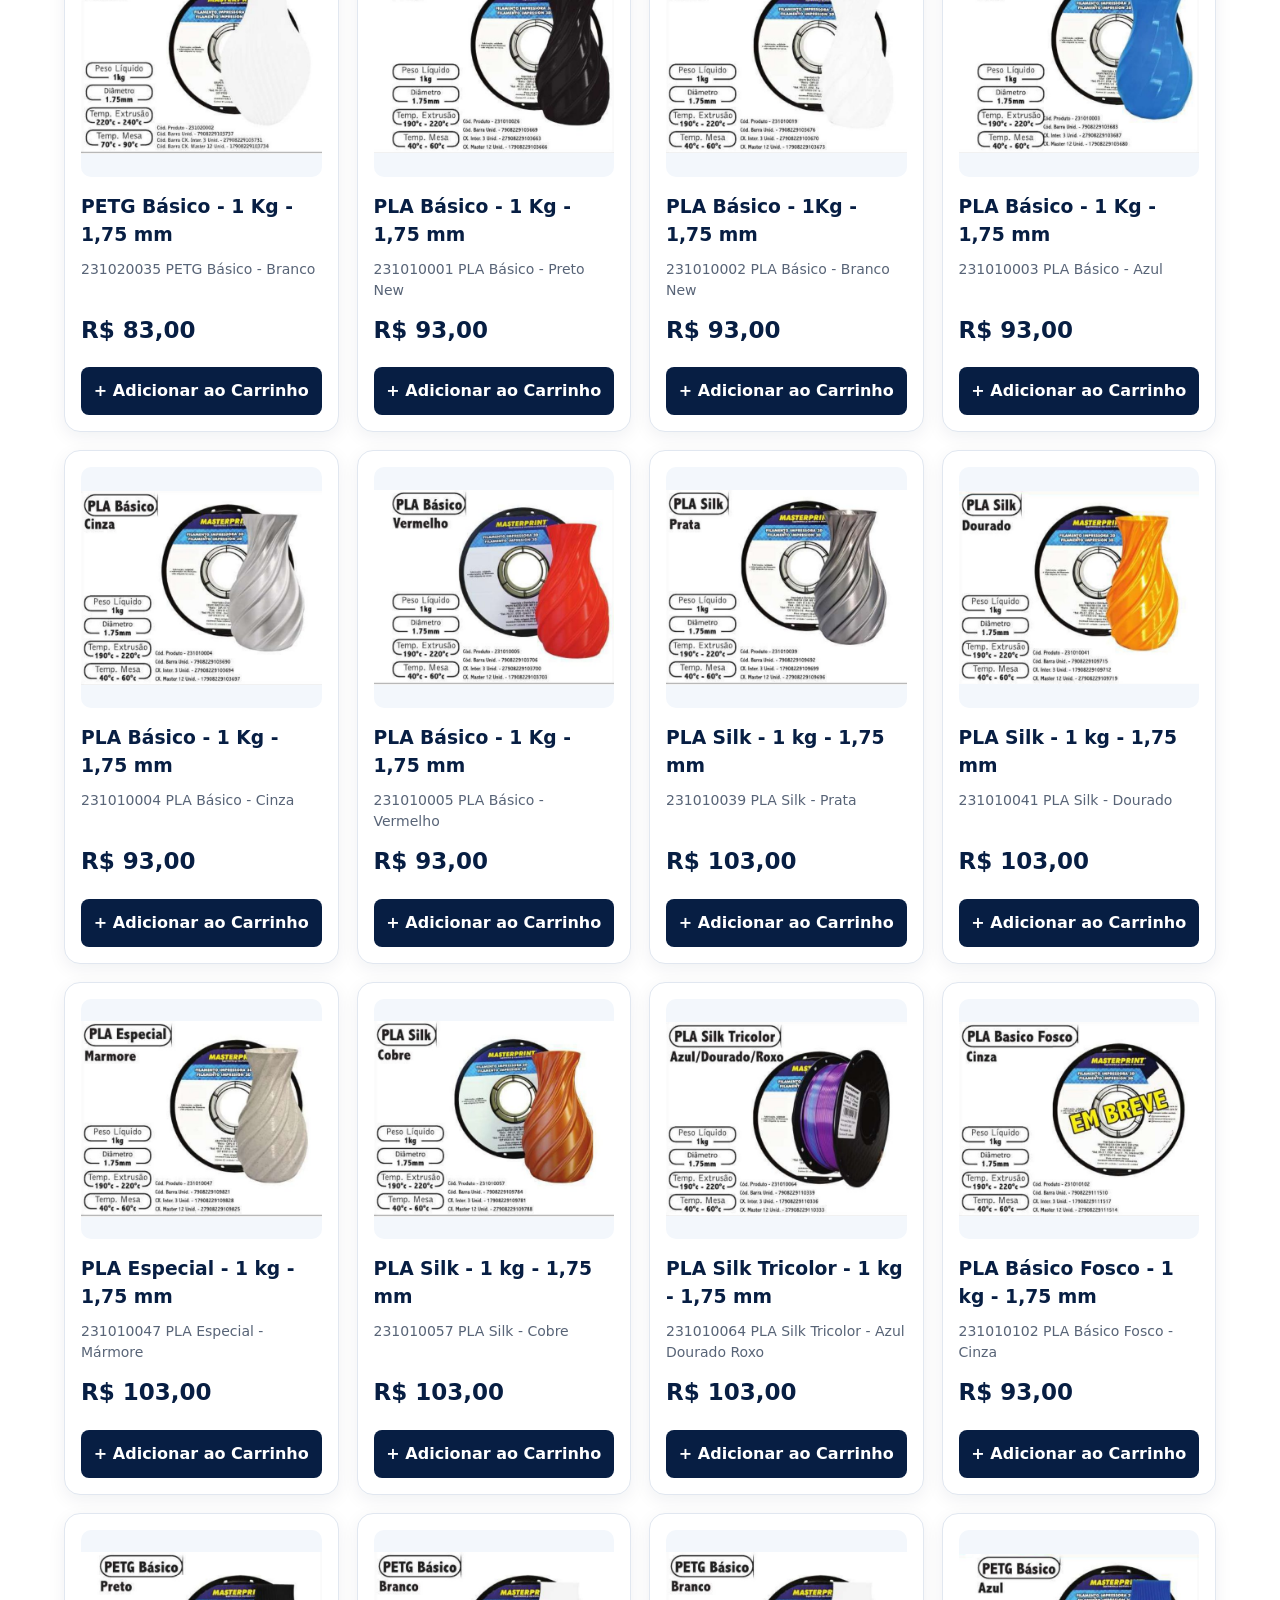
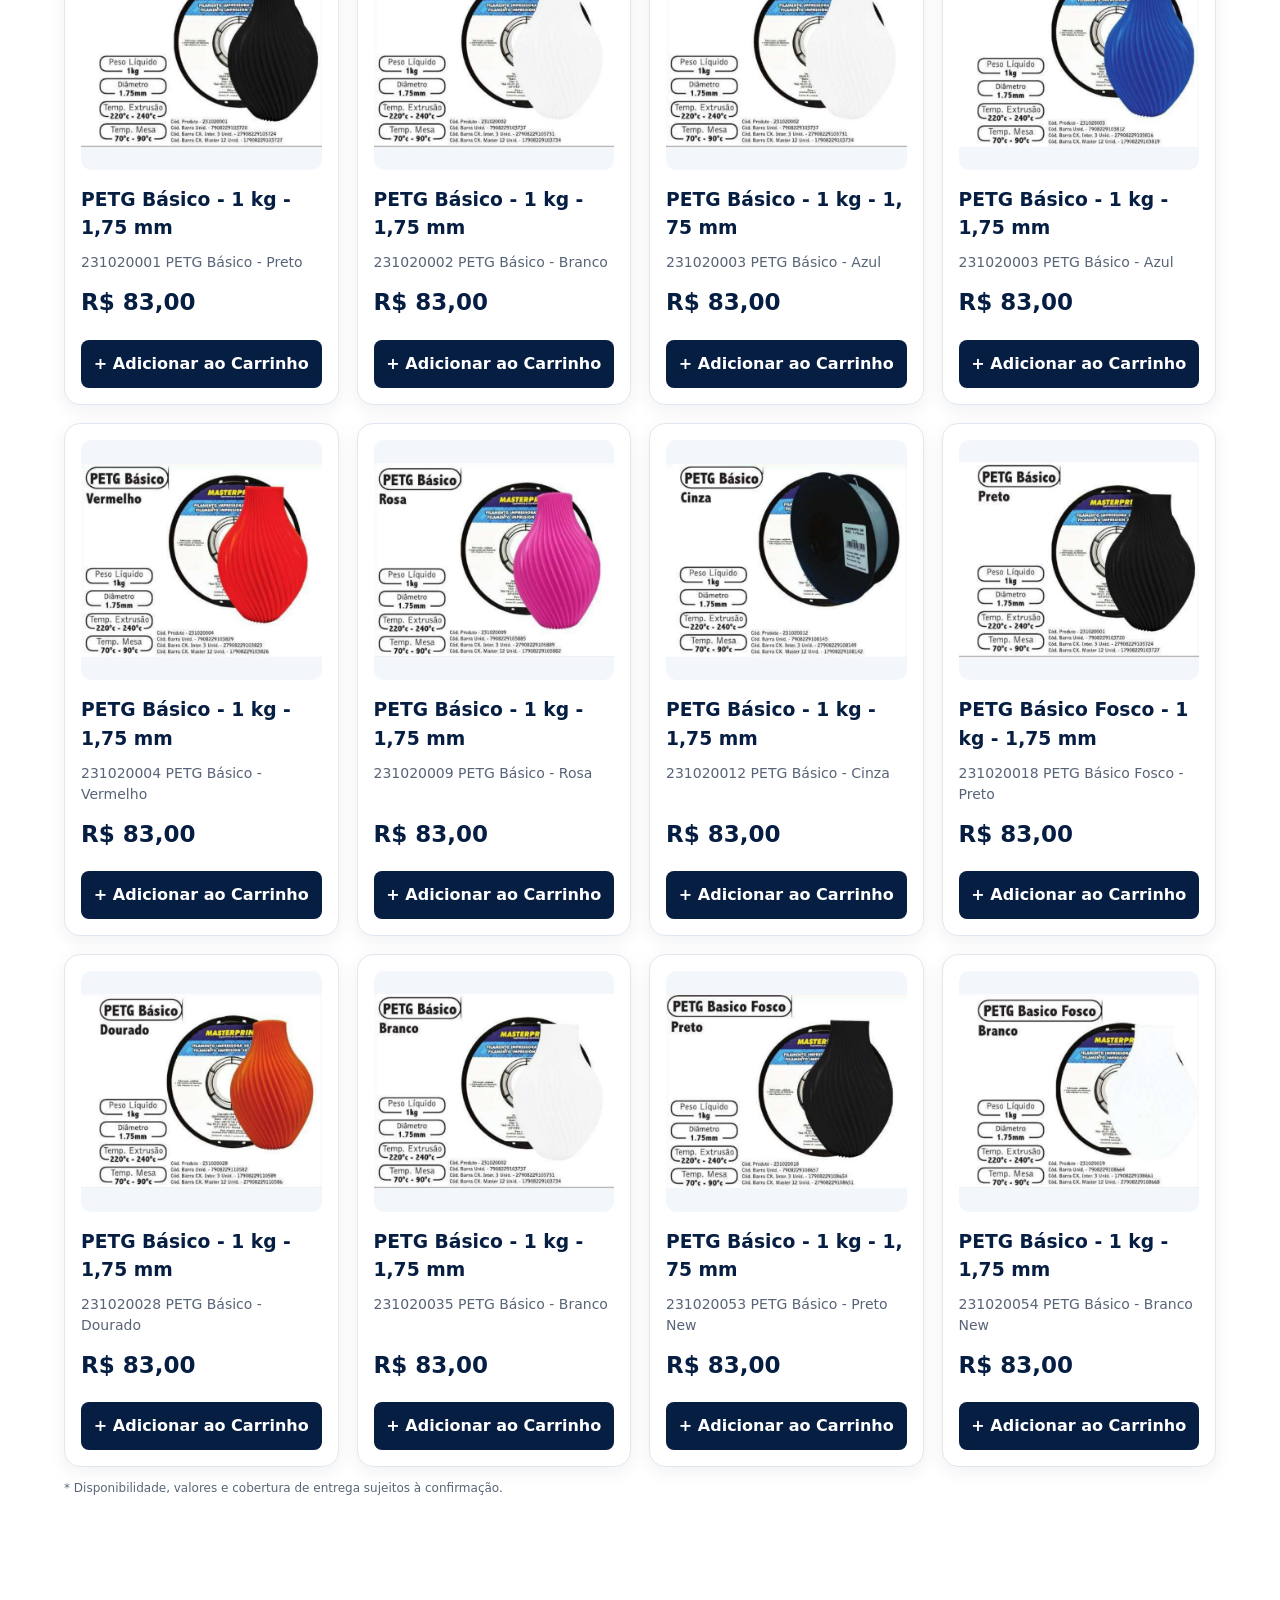
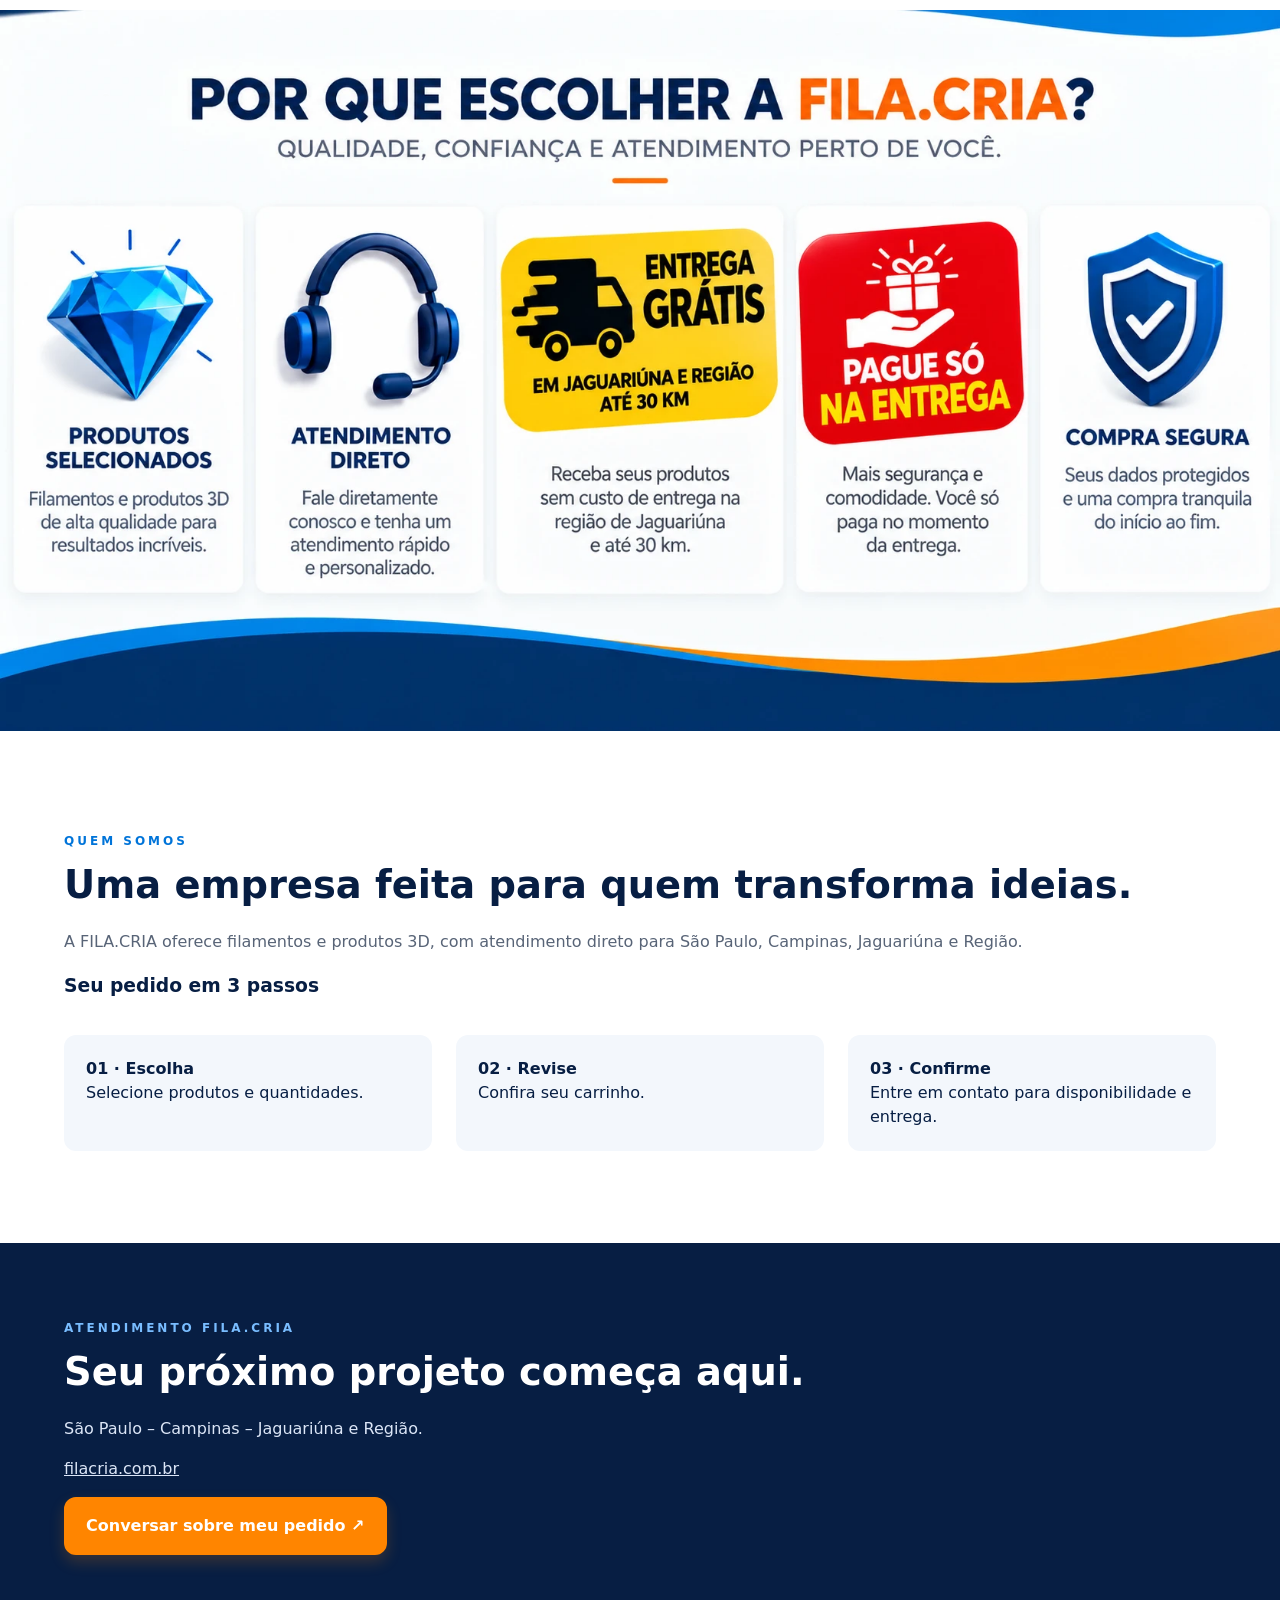
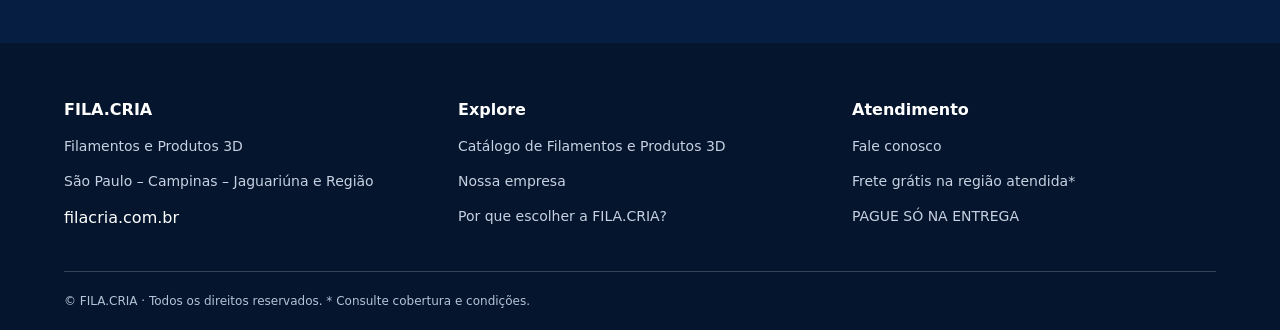
==== commit b2ffc8be: "update" ====
--- a/index.html
+++ b/index.html
@@ -1,40 +1,12 @@
-<!doctype html>
-<html lang="pt-BR">
-<head>
-  <meta charset="UTF-8" />
-  <meta name="viewport" content="width=device-width,initial-scale=1" />
-  <meta name="theme-color" content="#071c35" />
-  <meta name="description" content="FILA.CRIA: comércio e importação de filamentos para impressão 3D em Jaguariúna e região. Frete grátis em até 30 km. Conheça nosso catálogo e peça pelo WhatsApp." />
-  <title>FILA.CRIA | Filamentos e Produtos 3D</title>
-  <link rel="icon" href="assets/favicon.svg" type="image/svg+xml" />
-  <link rel="stylesheet" href="styles.css" />
-  <script defer src="config.js"></script>
-  <script defer src="script.js"></script>
-</head>
-<body>
-  <div class="topline"><span>✦ Frete grátis em Jaguariúna e até 30 km ao redor</span><span>Seu projeto começa aqui.</span></div>
-  <header class="site-header" id="inicio"><div class="container nav">
-    <a class="brand" href="#inicio" aria-label="FILA.CRIA, início"><img src="assets/logo-nitido.png" alt="Logotipo FILA.CRIA, Filamentos e Produtos 3D" /></a>
-    <nav aria-label="Navegação principal"><a href="#catalogo">Catálogo</a><a href="#vantagens">Por que a FILA.CRIA?</a><a href="#sobre">Sobre nós</a><a href="#contato">Contato</a></nav>
-    <button class="cart-btn" id="open-cart" aria-label="Abrir carrinho"><span aria-hidden="true">🛒</span> Meu pedido <span class="cart-count" id="cart-count">0</span></button>
-  </div></header>
-  <main>
-    <section class="hero"><div class="container hero-grid">
-      <div class="hero-copy"><span class="eyebrow"><span class="pulse"></span> FILAMENTOS & PRODUTOS 3D</span><h1>Dê forma às suas <em>melhores ideias.</em></h1><p>Filamentos para quem cria, prototipa e transforma projetos em realidade. Qualidade, variedade e atendimento próximo de você.</p>
-      <div class="hero-actions"><a class="button primary" href="#catalogo">Explorar catálogo <span>↗</span></a><a class="button ghost" href="#como-comprar">Como comprar <span>→</span></a></div>
-      <div class="hero-stats"><div><strong>PLA · PETG</strong><small>Opções para seus projetos</small></div><div><strong>Até 30 km</strong><small>Frete grátis na região*</small></div></div></div>
-      <div class="hero-art" aria-label="Ilustração de rolos de filamento 3D"><div class="art-glow"></div><div class="orbit orbit-a"></div><div class="orbit orbit-b"></div><div class="spool spool-gold"><div class="spool-inner"><img class="spool-logo" src="assets/logo-nitido.png" alt="FILA.CRIA" /><small>PETG</small></div></div><div class="spool spool-blue"><div class="spool-inner"><img class="spool-logo" src="assets/logo-nitido.png" alt="FILA.CRIA" /><small>PLA</small></div></div><div class="floating-chip chip-one">✦ Alta qualidade</div><div class="floating-chip chip-two">⚡ Pronto para criar</div></div>
-    </div></section>
-    <section class="trust"><div class="container trust-grid"><span>✧ Filamentos selecionados</span><span>◉ Atendimento personalizado</span><span>⌁ Comércio e importação</span><span>➜ Entrega na região</span></div></section>
-    <section class="section catalog" id="catalogo"><div class="container"><div class="section-heading"><div><span class="kicker">NOSSO CATÁLOGO</span><h2>Encontre o filamento <em>ideal.</em></h2><p>Escolha o material, a cor e a quantidade. Envie seu pedido diretamente pelo WhatsApp.</p></div><span class="catalog-note">* Disponibilidade e preços sujeitos à confirmação</span></div>
-    <div class="filters"><label class="search"><span>⌕</span><input id="search" type="search" placeholder="Buscar material ou cor..." aria-label="Buscar produtos" /></label><div class="filter-pills" role="group" aria-label="Filtrar por material"><button class="pill active" data-filter="Todos">Todos</button><button class="pill" data-filter="PLA">PLA</button><button class="pill" data-filter="PETG">PETG</button></div></div>
-    <div id="product-grid" class="product-grid" aria-live="polite"></div><p id="empty" class="empty" hidden>Nenhum produto encontrado. Tente outra busca.</p></div></section>
-    <section class="section advantages" id="vantagens"><div class="container"><div class="section-heading"><div><span class="kicker">POR QUE ESCOLHER A FILA.CRIA</span><h2>Mais praticidade para <em>criar.</em></h2></div></div><div class="adv-grid"><article><span class="adv-icon">✦</span><h3>Produtos selecionados</h3><p>Opções de filamentos para diferentes projetos, do hobby à produção profissional.</p></article><article><span class="adv-icon">↗</span><h3>Atendimento direto</h3><p>Fale com a nossa equipe pelo WhatsApp para tirar dúvidas e confirmar seu pedido.</p></article><article><span class="adv-icon">🚚</span><h3>Frete grátis local</h3><p>Entrega grátis em Jaguariúna e até 30 km ao redor, mediante confirmação da região atendida.</p></article></div></div></section>
-    <section class="section about" id="sobre"><div class="container about-grid"><div class="about-art"><div class="about-card"><span>FILA<span class="orange">.</span>CRIA</span><small>FILAMENTOS E PRODUTOS 3D</small><div class="abstract-lines"></div></div></div><div><span class="kicker">QUEM SOMOS</span><h2>Uma empresa feita para quem <em>transforma ideias.</em></h2><p>A FILA.CRIA atua no comércio e na importação de filamentos para impressoras 3D, atendendo Jaguariúna e região.</p><p>Nosso propósito é facilitar o acesso a materiais para impressão 3D, com variedade, preços competitivos e um atendimento próximo de cada cliente.</p><a href="#contato" class="text-link">Fale com a FILA.CRIA ↗</a></div></div></section>
-    <section class="section how" id="como-comprar"><div class="container"><div class="section-heading"><div><span class="kicker">SIMPLES ASSIM</span><h2>Seu pedido em <em>3 passos.</em></h2></div></div><div class="steps"><div><span>01</span><h3>Escolha os produtos</h3><p>Explore o catálogo e adicione os filamentos ao seu pedido.</p></div><div><span>02</span><h3>Revise seu carrinho</h3><p>Confira materiais, cores e quantidades antes de enviar.</p></div><div><span>03</span><h3>Converse no WhatsApp</h3><p>Enviamos sua lista para confirmar disponibilidade, valor final e entrega.</p></div></div></div></section>
-    <section class="contact-section" id="contato"><div class="container contact-grid"><div><span class="kicker light">VAMOS CONVERSAR?</span><h2>Seu próximo projeto começa com uma <em>boa conversa.</em></h2><p>Está procurando uma cor, material ou quantidade específica? Entre em contato para consultar nosso catálogo.</p></div><div class="contact-card"><strong>Atendimento FILA.CRIA</strong><p>Jaguariúna • São Paulo • Região</p><a class="button primary" id="contact-whatsapp" href="#" aria-disabled="true">Conversar pelo WhatsApp ↗</a><small id="contact-status">Número de WhatsApp ainda não configurado.</small></div></div></section>
-  </main>
-  <footer><div class="container footer-grid"><div><div class="footer-logo">FILA<span>.</span>CRIA</div><p>Filamentos e Produtos 3D<br>Jaguariúna e região</p></div><div><strong>Explore</strong><a href="#catalogo">Catálogo</a><a href="#sobre">Nossa empresa</a><a href="#como-comprar">Como comprar</a></div><div><strong>Atendimento</strong><a href="#contato">Fale conosco</a><p>Frete grátis em até 30 km*</p></div></div><div class="container footer-bottom"><span>© <span id="year"></span> FILA.CRIA. Todos os direitos reservados.</span><span>* Consulte cobertura e condições de entrega.</span></div></footer>
-  <button id="floating-cart" class="floating-cart" aria-label="Abrir carrinho">🛒 <span id="float-count">0</span></button>
-  <div id="cart-overlay" class="overlay" hidden></div><aside class="cart-drawer" id="cart-drawer" role="dialog" aria-modal="true" aria-label="Meu pedido" aria-hidden="true"><div class="drawer-header"><div><small>FILA.CRIA</small><h2>Meu pedido <span id="drawer-count">(0)</span></h2></div><button id="close-cart" class="icon-button" aria-label="Fechar carrinho">×</button></div><div class="cart-items" id="cart-items"></div><div class="drawer-footer"><p class="cart-total">Subtotal dos itens com preço <strong id="cart-total">R$ 0,00</strong></p><small>Itens sob consulta serão confirmados no atendimento. Entrega e valores finais sujeitos à confirmação.</small><button class="button primary full" id="checkout">Enviar pedido pelo WhatsApp ↗</button><p id="checkout-status" class="checkout-status" role="status"></p></div></aside>
-</body></html>
+<!doctype html><html lang="pt-BR"><head><meta charset="utf-8"><meta name="viewport" content="width=device-width, initial-scale=1"><meta name="description" content="FILA.CRIA — filamentos e produtos 3D. Atendimento em São Paulo, Campinas, Jaguariúna e Região."><title>FILA.CRIA | Filamentos e Produtos 3D</title><link rel="stylesheet" href="style.css"></head><body>
+<div class="top">Frete grátis na região atendida* · PAGUE SÓ NA ENTREGA</div><header><a class="brand" href="#inicio"><img src="assets/logo-filacria.jpg" alt="FILA.CRIA — Filamentos e Produtos 3D" class="brand-logo"></a><nav><a href="#inicio">Início</a><a href="#catalogo" data-nav-category="filamentos">Filamentos</a><a href="#catalogo" data-nav-category="produtos">Produtos 3D</a><a href="#contato">Contato</a></nav><button class="cart-open" id="cartOpen">🛒 Meu carrinho <span id="count">0</span></button></header>
+<main><section id="inicio" class="hero-approved" aria-label="Filamentos e Produtos 3D">
+ <img src="assets/capa-final.webp" alt="Filamentos para impressora 3D à esquerda; produtos 3D à direita; entrega grátis em Jaguariúna e região até 30 km e pague só na entrega" class="approved-hero-img">
+ <div class="hero-hotspots" aria-label="Escolher catálogo"><button data-category="filamentos" aria-label="Explorar filamentos">Explorar filamentos</button><button data-category="produtos" aria-label="Explorar produtos 3D">Explorar produtos 3D</button></div>
+ </section>
+<section id="catalogo" class="section"><div class="section-label">NOSSO CATÁLOGO</div><h2>Encontre o produto ideal.</h2><div class="tabs"><button class="tab active" data-tab="filamentos">Filamentos</button><button class="tab" data-tab="produtos">Produtos 3D</button></div><p id="catalogNote" class="note" aria-live="polite"></p><div id="products" class="product-grid"></div><p id="empty" hidden>Nenhum produto encontrado. Experimente outra cor ou material.</p><p class="note">* Disponibilidade, valores e cobertura de entrega sujeitos à confirmação.</p></section>
+<section id="vantagens" class="approved-benefits" aria-label="Por que escolher a FILA.CRIA"><img src="assets/vantagens-final.webp" alt="Por que escolher a FILA.CRIA: produtos selecionados, atendimento direto, entrega grátis em Jaguariúna e região até 30 km, pague só na entrega e compra segura" loading="lazy"></section>
+<section id="sobre" class="section"><div class="section-label">QUEM SOMOS</div><h2>Uma empresa feita para quem transforma ideias.</h2><p>A FILA.CRIA oferece filamentos e produtos 3D, com atendimento direto para São Paulo, Campinas, Jaguariúna e Região.</p><h3>Seu pedido em 3 passos</h3><div class="steps"><p><b>01 · Escolha</b><br>Selecione produtos e quantidades.</p><p><b>02 · Revise</b><br>Confira seu carrinho.</p><p><b>03 · Confirme</b><br>Entre em contato para disponibilidade e entrega.</p></div></section>
+<section id="contato" class="section contact"><div class="section-label">ATENDIMENTO FILA.CRIA</div><h2>Seu próximo projeto começa aqui.</h2><p>São Paulo – Campinas – Jaguariúna e Região.</p><p><a href="https://filacria.com.br" target="_blank" rel="noopener">filacria.com.br</a></p><button id="contactButton" class="cta">Conversar sobre meu pedido ↗</button><p class="note" id="contactInfo"></p></section></main>
+<footer><div><b>FILA.CRIA</b><p>Filamentos e Produtos 3D</p><p>São Paulo – Campinas – Jaguariúna e Região</p><a href="https://filacria.com.br">filacria.com.br</a></div><div><b>Explore</b><p><a href="#catalogo">Catálogo de Filamentos e Produtos 3D</a></p><p><a href="#sobre">Nossa empresa</a></p><p><a href="#vantagens">Por que escolher a FILA.CRIA?</a></p></div><div><b>Atendimento</b><p><a href="#contato">Fale conosco</a></p><p>Frete grátis na região atendida*</p><p>PAGUE SÓ NA ENTREGA</p></div><div class="copyright">© FILA.CRIA · Todos os direitos reservados. * Consulte cobertura e condições.</div></footer>
+<div id="overlay" class="overlay" hidden></div><aside id="drawer" class="drawer" aria-label="Meu carrinho" aria-hidden="true"><div class="drawer-head"><h2>🛒 Meu carrinho (<span id="drawerCount">0</span>)</h2><button id="closeCart" aria-label="Fechar carrinho">✕</button></div><div id="cartItems"></div><div class="drawer-foot"><p>Subtotal: <b id="total">R$ 0,00</b></p><p class="note">Disponibilidade e valor final sujeitos à confirmação.</p><button id="sendOrder" class="cta">Preparar pedido para WhatsApp ↗</button><p class="note" id="orderInfo" aria-live="polite"></p><div id="orderTransfer" hidden><label for="orderMessage">Seu pedido</label><textarea id="orderMessage" rows="7" readonly></textarea><button id="copyOrder" class="cta">Copiar pedido</button><a id="openWhatsApp" class="cta whatsapp-link" target="_blank" rel="noopener noreferrer">Abrir WhatsApp ↗</a></div></div></aside><script src="config.js"></script><script src="catalogo.js"></script><script src="script.js"></script></body></html>
--- a/style.css
+++ b/style.css
@@ -0,0 +1,50 @@
+:root{--navy:#071e43;--blue:#0074d9;--orange:#ff8500;--light:#f3f7fc}*{box-sizing:border-box}html{scroll-behavior:smooth}body{margin:0;color:var(--navy);font:16px/1.5 system-ui,Arial,sans-serif}button,input{font:inherit}button{cursor:pointer}a{color:inherit;text-decoration:none}.top{text-align:center;background:var(--navy);color:#fff;padding:8px;font-size:13px;font-weight:700}header{display:flex;align-items:center;gap:28px;justify-content:space-between;padding:16px max(4vw,18px);position:sticky;top:0;background:#fffffff2;backdrop-filter:blur(12px);z-index:5;box-shadow:0 1px 8px #0001}.brand{display:flex;gap:10px;align-items:center;font-size:24px;font-weight:900}.brand:first-letter{color:var(--blue)}.brand small{display:block;font-size:9px;letter-spacing:2px}nav{display:flex;gap:22px;font-size:14px}nav a:hover,footer a:hover{color:var(--orange)}.cart-open{border:0;background:var(--navy);color:white;border-radius:30px;padding:12px 18px;white-space:nowrap}.cart-open span{background:var(--orange);padding:2px 7px;border-radius:20px}.hero{display:grid;grid-template-columns:43% 57%;min-height:540px;align-items:center;background:linear-gradient(120deg,#f1f8ff,#fff)}.hero-copy{padding:6vw}.eyebrow,.section-label{font-size:12px;letter-spacing:3px;color:var(--blue);font-weight:800}h1{font-size:clamp(38px,4vw,68px);line-height:1.08;margin:18px 0}h2{font-size:clamp(28px,3vw,42px);line-height:1.2;margin:12px 0 22px}.hero-copy p{font-size:19px;color:#45536b}.hero-actions{display:flex;flex-wrap:wrap;gap:12px;margin:30px 0}.cta{background:var(--orange);color:#fff;border:2px solid var(--orange);font-weight:900;border-radius:12px;padding:15px 20px;box-shadow:0 7px 15px #ff850033}.cta:hover{filter:brightness(.93)}.cta.secondary{background:var(--navy);border-color:var(--navy)}.stamp{display:inline-block;border:4px dashed var(--orange);border-radius:50%;padding:18px 24px;transform:rotate(-9deg);font-weight:900;text-align:center;color:#d85e00;line-height:1.1;background:#fff9}.hero-visual{height:100%;min-height:430px;overflow:hidden}.hero-visual img{width:100%;height:100%;object-fit:cover;object-position:center}.section{padding:76px max(5vw,20px);max-width:1600px;margin:auto}.section>p{color:#586477}.alt{background:var(--light);max-width:none}.tabs,.filters,.chips{display:flex;gap:10px;flex-wrap:wrap}.tabs{margin:30px 0 20px}.tab{border:2px solid var(--navy);padding:13px 28px;background:white;border-radius:9px;font-weight:800}.tab.active{background:var(--navy);color:white}.filters{align-items:center;justify-content:space-between;margin-bottom:24px}#search{padding:13px 16px;border:1px solid #bdc9d7;border-radius:9px;min-width:min(360px,100%)}.chip{border:1px solid #cad5e4;background:#fff;padding:9px 16px;border-radius:24px}.chip.active{background:#0d71bd;color:#fff}.product-grid{display:grid;grid-template-columns:repeat(4,minmax(0,1fr));gap:18px}.product{border:1px solid #e1e7f0;border-radius:16px;padding:22px;box-shadow:0 5px 18px #081e4110;background:#fff}.product .product-icon{display:flex;align-items:center;justify-content:center;background:#f1f5fa;border-radius:12px;height:130px;font-size:58px}.product h3{margin:16px 0 6px}.product small,.note{font-size:12px;color:#69788d}.product .price{font-size:23px;font-weight:900;margin:12px 0}.product button{width:100%;border:0;background:var(--navy);color:white;border-radius:8px;padding:12px;font-weight:700}.benefits{display:grid;grid-template-columns:repeat(4,1fr);gap:18px}.benefits article{background:white;border-radius:15px;padding:24px}.benefits .pay{border:3px dashed var(--orange);background:#fff9ee}.benefits b{font-size:19px}.steps{display:flex;gap:24px;flex-wrap:wrap}.steps p{background:var(--light);border-radius:12px;padding:22px;flex:1;min-width:190px}.contact{background:var(--navy);color:white;max-width:none}.contact .section-label{color:#79bdff}.contact a{text-decoration:underline}footer{display:grid;grid-template-columns:repeat(3,1fr);gap:30px;padding:55px 5vw 20px;background:#05152d;color:white}footer p{color:#c7d1e1;font-size:14px}.copyright{grid-column:1/-1;border-top:1px solid #ffffff33;padding-top:20px;font-size:12px;color:#b4c4d7}.overlay{position:fixed;inset:0;background:#0008;z-index:9}.drawer{position:fixed;right:0;top:0;bottom:0;width:min(460px,100vw);background:white;z-index:10;transform:translateX(105%);transition:transform .25s;display:flex;flex-direction:column;padding:22px;box-shadow:-5px 0 20px #0003}.drawer.open{transform:translateX(0)}.drawer-head{display:flex;justify-content:space-between;align-items:center}.drawer-head h2{font-size:22px}.drawer-head button{border:0;background:transparent;font-size:24px}#cartItems{flex:1;overflow:auto}.cart-line{padding:16px 0;border-bottom:1px solid #ddd;display:flex;align-items:center;justify-content:space-between;gap:10px}.cart-line button{border:1px solid #ccd;background:white;border-radius:5px;padding:5px 9px}.drawer-foot{border-top:1px solid #ddd;padding-top:18px}.drawer-foot .cta{width:100%}@media(max-width:1000px){nav{display:none}.hero{grid-template-columns:1fr}.hero-visual{height:400px}.product-grid{grid-template-columns:repeat(2,1fr)}.benefits{grid-template-columns:repeat(2,1fr)}}@media(max-width:550px){header{gap:8px}.brand{font-size:19px}.brand small{font-size:7px}.cart-open{padding:9px}.hero-copy{padding:38px 22px}.hero-visual{min-height:260px;height:290px}.section{padding:45px 18px}.product-grid,.benefits{grid-template-columns:1fr}footer{grid-template-columns:1fr}.copyright{grid-column:1}}
+
+/* Página inicial — etapa 1 */
+.hero-full{display:block;min-height:0;background:#fff;padding:24px max(2vw,12px) 34px}
+.hero-image{width:100%;max-width:1500px;margin:auto}
+.hero-image img{display:block;width:100%;height:auto;object-fit:contain;border-radius:12px}
+.hero-bottom{max-width:1450px;margin:20px auto 0;display:flex;align-items:center;justify-content:space-between;gap:22px;flex-wrap:wrap}
+.hero-bottom .hero-actions{margin:0;display:flex;gap:16px;flex:1 1 520px}
+.hero-cta{font-size:clamp(15px,1.35vw,20px);padding:18px 26px;min-height:66px;box-shadow:0 9px 18px #071e4326;flex:1 1 235px}
+.hero-seals{display:flex;gap:12px;align-items:center;flex-wrap:wrap}
+.seal{display:flex;align-items:center;gap:10px;border-radius:20px;padding:12px 18px;min-height:72px;line-height:1.1;box-shadow:0 5px 14px #071e4320}
+.seal-icon{font-size:28px;line-height:1}.seal strong{display:block;font-size:18px;font-weight:950}.seal small{display:block;font-size:11px;margin-top:5px;font-weight:750}
+.seal-freight{background:#ffd62e;color:#092143}.seal-payment{background:#c41c34;color:#fff}.seal-payment strong:last-child{color:#ffdc37}
+@media(max-width:850px){.hero-bottom{justify-content:center}.hero-bottom .hero-actions{flex-basis:100%}.hero-seals{justify-content:center}}
+@media(max-width:550px){.hero-full{padding:12px 8px 26px}.hero-image img{border-radius:6px}.hero-cta{min-height:56px}.hero-seals{width:100%}.seal{flex:1 1 145px;padding:11px}.seal strong{font-size:14px}.seal small{font-size:10px}}
+
+/* Etapa 2: navegação compacta, botões divididos e carimbos de benefícios */
+header{padding:8px max(3vw,16px);gap:16px;min-height:78px}
+.brand-logo{width:210px;max-height:68px;object-fit:contain;object-position:left center}
+.hero-full{padding:6px max(1vw,8px) 18px}
+.hero-image{max-width:1536px}
+.hero-image img{max-height:min(69vh,720px);object-fit:contain;object-position:center;border-radius:3px}
+.hero-bottom{margin:5px auto 0;max-width:1536px}
+.hero-bottom .hero-actions{display:grid;grid-template-columns:1fr 1fr;width:100%;gap:10px;margin:0;flex:1 1 auto}
+.hero-cta{justify-self:center;width:min(92%,380px);min-height:58px;padding:12px 18px;border-radius:30px;font-size:clamp(13px,1.25vw,19px)}
+.hero-cta:first-child{background:#ff7100;border-color:#ff7100}
+.hero-cta:last-child{background:#0057b7;border-color:#0057b7}
+.benefit-stamp{display:flex;align-items:center;justify-content:center;padding:15px!important}
+.benefit-stamp .seal{width:100%;justify-content:center;min-height:96px}
+.benefit-stamp .seal strong{font-size:clamp(15px,1.4vw,21px)}
+.benefit-stamp .seal small{font-size:11px}
+@media(max-width:800px){.brand-logo{width:160px}.hero-image img{max-height:none}.hero-cta{width:100%;font-size:12px;padding:10px 6px;min-height:55px}.hero-bottom .hero-actions{gap:8px}}
+@media(max-width:550px){header{min-height:64px}.brand-logo{width:135px}.hero-cta{font-size:10px;line-height:1.3}.benefit-stamp .seal{min-height:76px}}
+/* Etapa 3 — centralização do conteúdo dos dois carimbos na seção de benefícios */
+.benefit-stamp .seal{position:relative;text-align:center;align-items:center;justify-content:center;padding:14px 12px;gap:8px}
+.benefit-stamp .seal > span:last-child{flex:1;text-align:center;display:flex;flex-direction:column;align-items:center;justify-content:center}
+.benefit-stamp .seal strong,.benefit-stamp .seal small{text-align:center;width:100%}
+
+/* Layout final aprovado */
+.hero-approved{position:relative;max-width:1648px;margin:auto;overflow:hidden;background:#fff}
+.approved-hero-img{display:block;width:100%;height:auto}
+.hero-hotspots{position:absolute;bottom:0;left:0;right:0;height:17%;display:grid;grid-template-columns:1fr 1fr;align-items:center;justify-items:center}
+.hero-hotspots button{height:82%;width:67%;border:3px solid transparent;background:transparent;color:transparent;border-radius:100px;cursor:pointer;font-size:0}
+.hero-hotspots button:focus-visible{outline:4px solid #ff9e00;outline-offset:3px}
+.approved-benefits{width:100%;max-width:1648px;margin:auto;padding:25px 0}
+.approved-benefits img{display:block;width:100%;height:auto}
+@media(max-width:600px){.hero-approved{min-width:0}.hero-hotspots button{width:94%;height:75%}.approved-benefits{padding:10px 0}}
+
+/* Catálogo preenchido e carrinho */
+section[id]{scroll-margin-top:100px}.product{display:flex;flex-direction:column;padding:16px}.product-photo{width:100%;aspect-ratio:1;object-fit:contain;background:#f3f7fc;border-radius:10px}.product-description{font-size:14px;color:#586477;white-space:pre-line;margin:4px 0 12px}.product .price{margin-top:auto}.product button{margin-top:8px}.qty-controls{display:flex;flex-wrap:wrap;gap:8px;align-items:center;justify-content:flex-end;min-width:110px}.qty-controls button:last-child{font-size:12px}.contact>p{color:#dce6f7}.drawer-foot{max-height:60vh;overflow:auto}#orderMessage{width:100%;font:13px/1.4 system-ui;margin:8px 0;border:1px solid #bdc9d7;border-radius:8px;padding:10px}#orderTransfer[hidden]{display:none}.whatsapp-link{display:block;text-align:center;margin:8px 0;background:#137b42;border-color:#137b42}button:focus-visible,a:focus-visible{outline:3px solid #0074d9;outline-offset:3px}@media(max-width:1000px){nav{display:flex;flex-wrap:wrap;gap:10px}header{flex-wrap:wrap}nav{order:3;width:100%;justify-content:center}}@media(max-width:550px){.product-grid{grid-template-columns:repeat(2,minmax(0,1fr));gap:10px}.product{padding:10px}.product h3{font-size:15px}.product-description{font-size:12px}.product .price{font-size:20px}.product button{font-size:12px;padding:10px 5px}.drawer{padding:16px}.drawer-foot .cta{padding:10px}.product-grid{align-items:stretch}}
